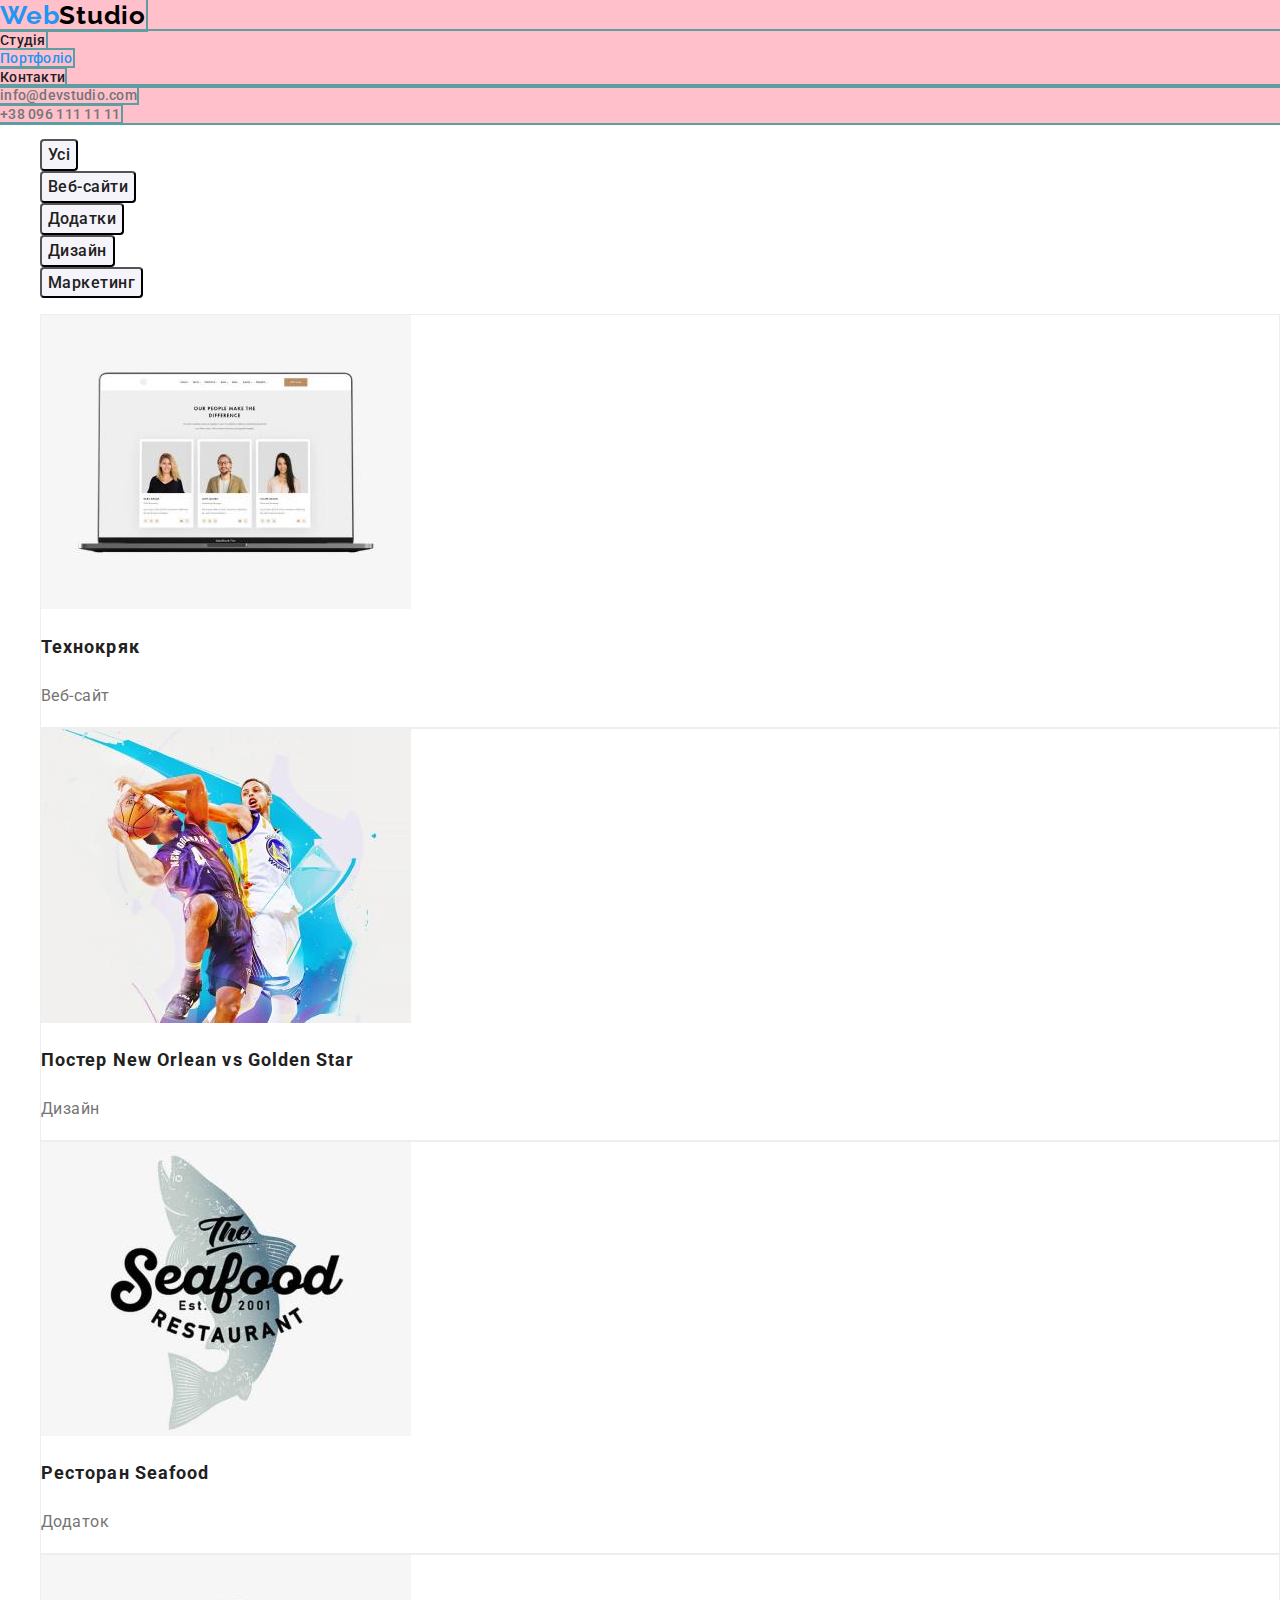
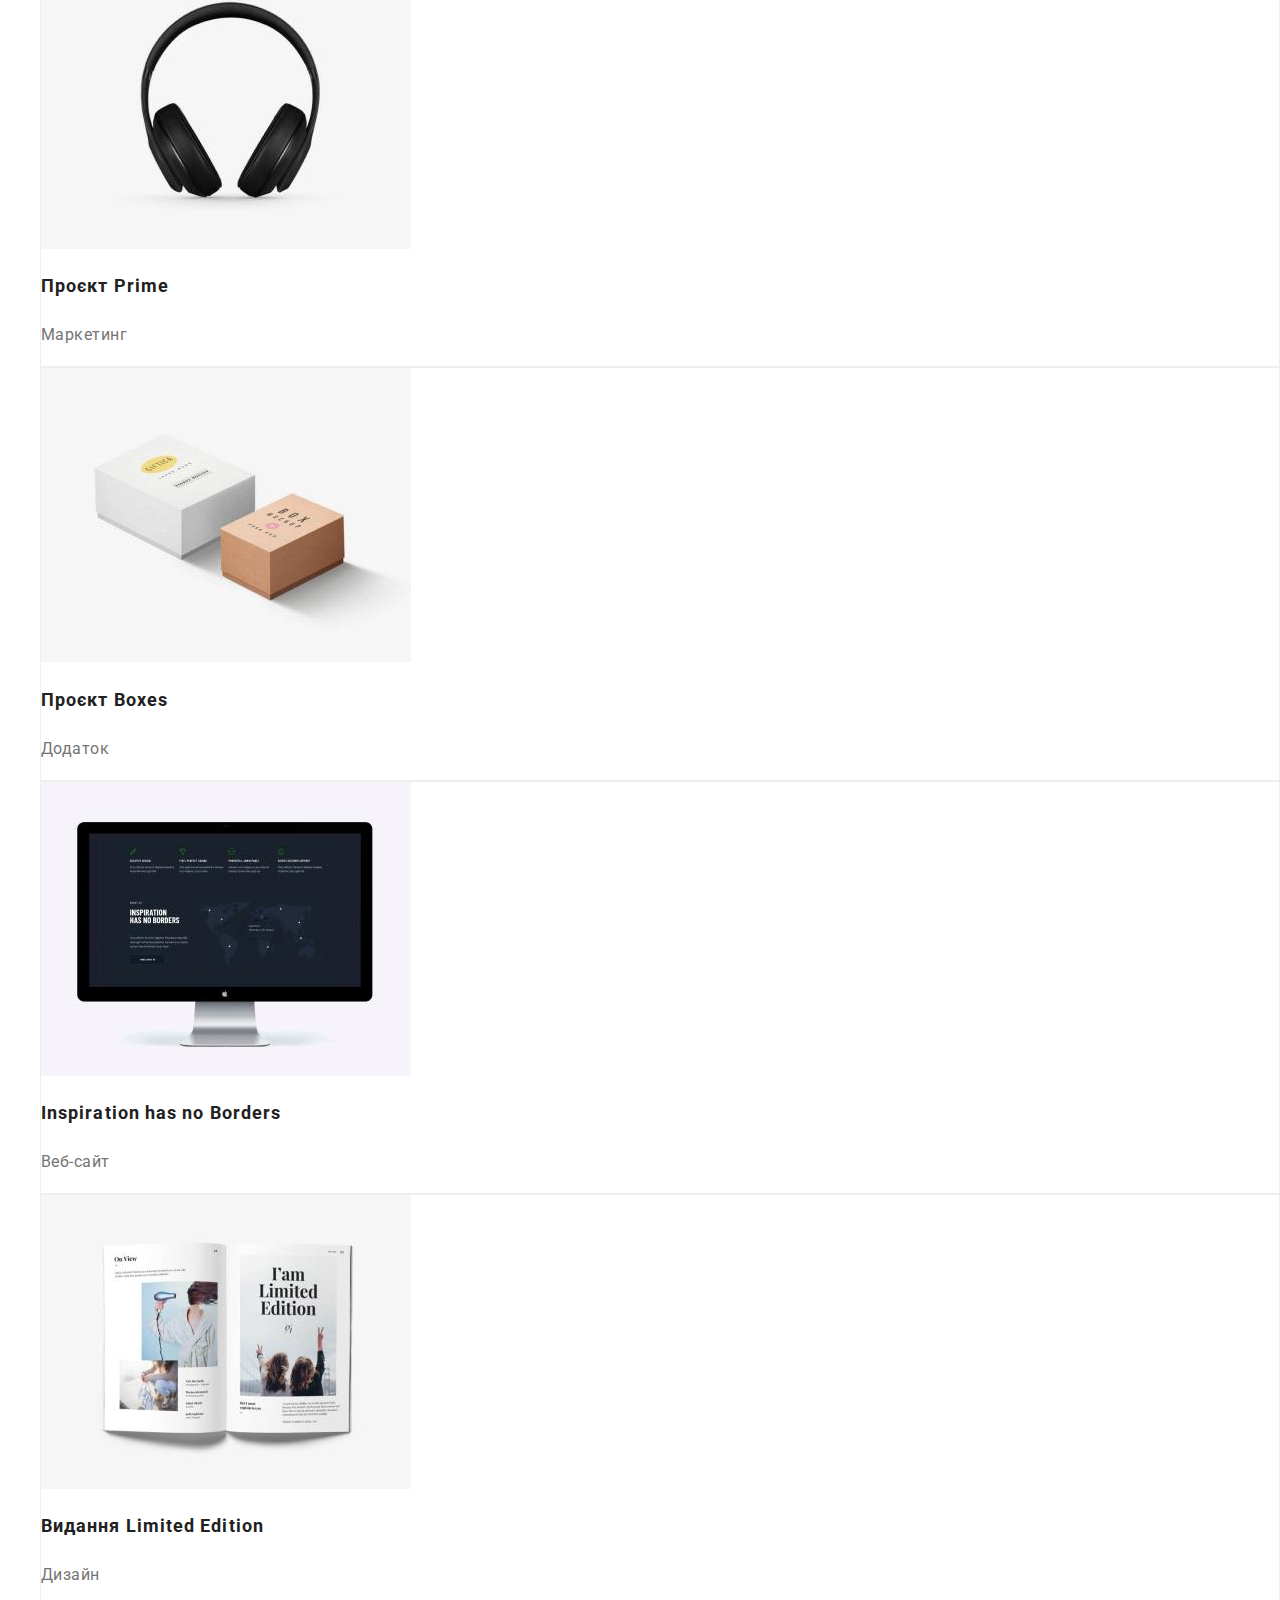
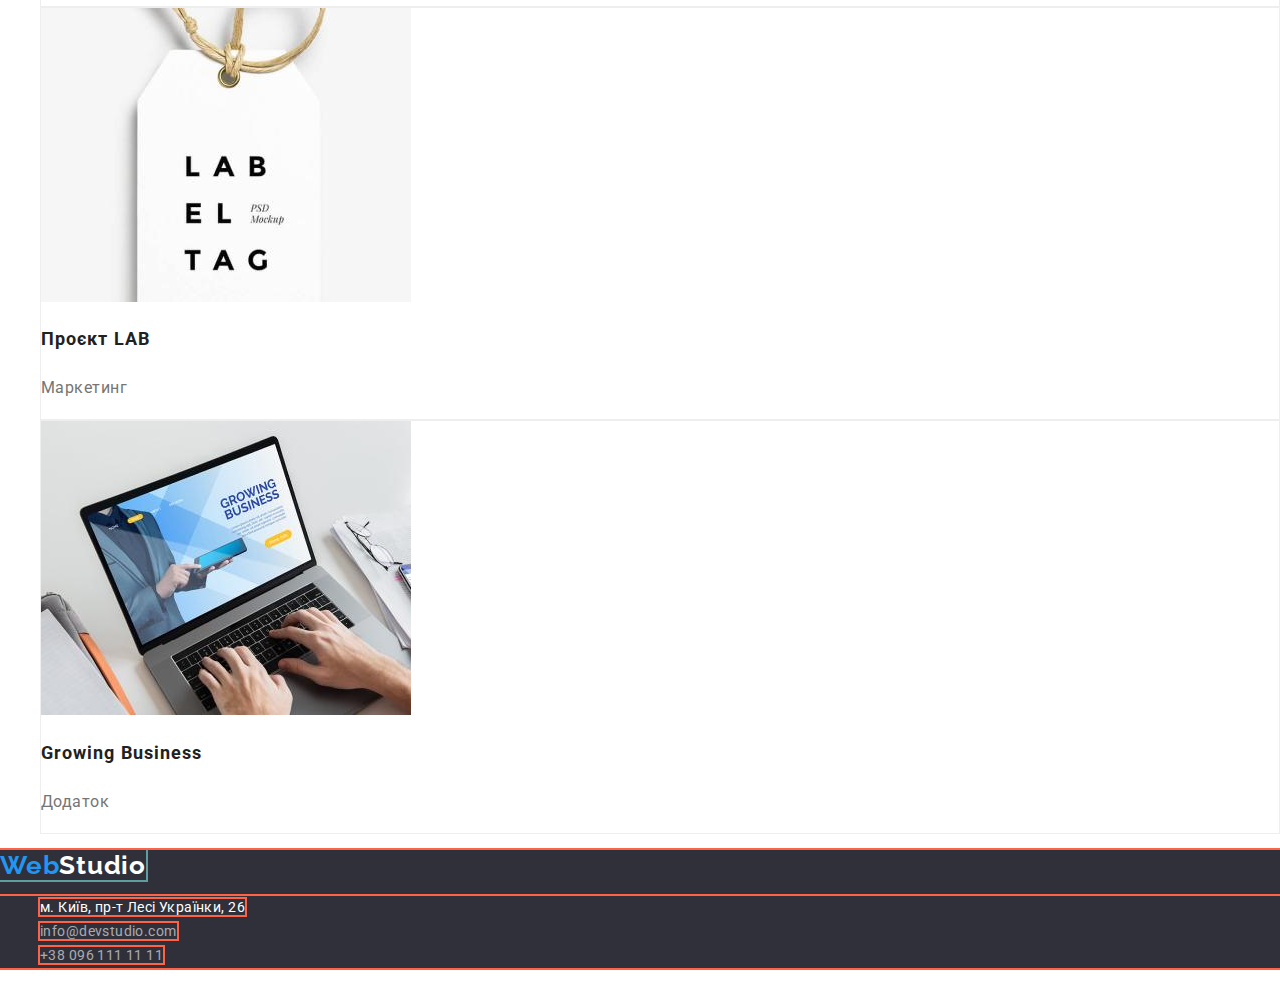
==== portfolio.html @ 204e4d99 "добавляє outline" ====
<!DOCTYPE html>
<html lang="uk">
<head>
    <meta charset="UTF-8">
    <meta http-equiv="X-UA-Compatible" content="IE=edge">
    <meta name="viewport" content="width=device-width, initial-scale=1.0">
    <link rel="preconnect" href="https://fonts.googleapis.com">
    <link rel="preconnect" href="https://fonts.gstatic.com" crossorigin>
    <link href="https://fonts.googleapis.com/css2?family=Raleway:wght@700&family=Roboto:wght@400;500;700;900&display=swap"
        rel="stylesheet">
        
    <title>Сайт-Студія</title>

    <link rel="stylesheet" href="https://cdnjs.cloudflare.com/ajax/libs/modern-normalize/1.1.0/modern-normalize.min.css">
    <link rel="stylesheet" href="./css/styles.css">
</head>
<body>
    <!--header-->
    <header class="page-header">
        <nav>
            <a class="logo" href="./index.html">
                Web<span class="logo-studio">Studio</span> 
            </a>
    
            <ul class="navigation">
                <li><a class="navigation-link" href="./index.html">Студія</a></li>
                <li><a class="navigation-link current" href="./portfolio.html">Портфоліо</a></li>
                <li><a class="navigation-link" href="">Контакти</a></li>
            </ul>
        </nav>
    
        <ul class="contact">
            <li><a class="contact-link" href="mailto:info@devstudio.com">info@devstudio.com</a></li>
            <li><a class="contact-link" href="tel:+380961111111">+38 096 111 11 11</a></li>
        </ul>
    
    </header>
    
    <!--main Портфоліо-->
    <main class="page-portfolio">
        <section class="project">
            <!--Скритий заголовок-->
            <h1 class="visually-hidden">Портфоліо</h1>
            <ul class="filter">
                <li>
                    <button class="filter-btn" type="button">Усі</button>
                </li>
                <li>
                    <button class="filter-btn" type="button">Веб-сайти</button>
                </li>
                <li>
                    <button class="filter-btn" type="button">Додатки</button>
                </li>
                <li>
                    <button class="filter-btn" type="button">Дизайн</button>
                </li>
                <li>
                    <button class="filter-btn" type="button">Маркетинг</button>
                </li>
            </ul>
        
            <ul class="project-list">
                <li class="project-container">
                    <a class="project-link" href="">
                        <img src="./images/web-technokr.jpg" alt="Вигляд сайту Технокряк" width="370" height="294">
                        <h2 class="project-list-title">Технокряк</h2>
                        <p class="project-list-descr">Веб-сайт</p>
                    </a>
                </li>
                <li class="project-container">
                    <a class="project-link" href="">
                        <img src="./images/des-basket.jpg" alt="Два баскетболіста з м'ячем" width="370" height="294">
                        <h2 class="project-list-title">Постер New Orlean vs Golden Star</h2>
                        <p class="project-list-descr">Дизайн</p>
                    </a>
                </li>
                <li class="project-container">
                    <a class="project-link" href="">
                        <img src="./images/add-seafood.jpg" alt="Логотип ресторану Seafood" width="370" height="294">
                        <h2 class="project-list-title">Ресторан Seafood</h2>
                        <p class="project-list-descr">Додаток</p>
                    </a>
                </li>
                <li class="project-container">
                    <a class="project-link" href="">
                        <img src="./images/mark-prime.jpg" alt="Великі навушники" width="370" height="294">
                        <h2 class="project-list-title">Проєкт Prime</h2>
                        <p class="project-list-descr">Маркетинг</p>
                    </a>
                </li>
                <li class="project-container">
                    <a class="project-link" href="">
                        <img src="./images/add-boxes.jpg" alt="Вигляд додатку Boxes" width="370" height="294">
                        <h2 class="project-list-title">Проєкт Boxes</h2>
                        <p class="project-list-descr">Додаток</p>
                    </a>
                </li>
                <li class="project-container">
                    <a class="project-link" href="">
                        <img src="./images/web-inspiration.jpg" alt="Монітор комп'ютера" width="370" height="294">
                        <h2 class="project-list-title">Inspiration has no Borders</h2>
                        <p class="project-list-descr">Веб-сайт</p>
                    </a>
                </li>
                <li class="project-container">
                    <a class="project-link" href="">
                        <img src="./images/des-limited.jpg" alt="Журнал Limited Edition" width="370" height="294">
                        <h2 class="project-list-title">Видання Limited Edition</h2>
                        <p class="project-list-descr">Дизайн</p>
                    </a>
                </li>
                <li class="project-container">
                    <a class="project-link" href="">
                        <img src="./images/mark-lab.jpg" alt="Логотип проєкту LAB" width="370" height="294">
                        <h2 class="project-list-title">Проєкт LAB</h2>
                        <p class="project-list-descr">Маркетинг</p>
                    </a>
                </li>
                <li class="project-container">
                    <a class="project-link" href="">
                        <img src="./images/add-business.jpg" alt="Ноутбук з додатком Growing Business" width="370" height="294">
                        <h2 class="project-list-title">Growing Business</h2>
                        <p class="project-list-descr">Додаток</p>
                    </a>
                </li>
            </ul>
        </section>

    </main>

    <!--footer-->
    <footer class="page-footer">
        <a class="logo" href="./index.html">
            Web<span class="logo-studio">Studio</span>
        </a>
        <address class="residence">
            <ul class="residence-contact">
                <li><a class="residence-descr" href="https://goo.gl/maps/CPtrU1FHBa2aNyZL9" target="_blank" 
                    rel="noopener noreferrer nofollow">м. Київ, пр-т Лесі Українки, 26</a> 
                </li>
                <li><a class="residence-link" href="mailto:info@devstudio.com">info@devstudio.com</a></li>
                <li><a class="residence-link" href="tel:+380961111111">+38 096 111 11 11</a></li>
            </ul>
        </address>
    </footer>

</body>
</html>
---- css/styles.css ----
:root {
    --primary-text-color: #757575;
    --secondary-text-color:#000000;
    --title-text-color: #212121;
    --accent-text-color:#FFFFFF;
    --link-text-color: rgba(255, 255, 255, 0.6);
    --primary-accent-color: #2196F3;
    --secondary-accent-color: #188CE8;
    --primary-background-color: #FFFFFF;
    --secondary-background-color: #F5F4FA;
    /* пізніше буде інший колір у hero, тому своя var*/
    --hero-background-color:#2F303A;
    --footer-background-color: #2F303A;
    --project-border-color: #EEEEEE;
}

body {
    color: var(--primary-text-color);
    background-color: var(--primary-background-color);
    font-family: Roboto, sans-serif;
}

.container {
    width: 1200px;
    margin: 0 auto;
    padding: 0 15px;
}

/* header */

.page-header {
    /* outline прибрати потім в кінці верстки */
    background-color: pink;
}

.logo {
    color: var(--primary-accent-color);
    font-family: 'Raleway';
    font-style: normal;
    font-weight: 700;
    font-size: 26px;
    line-height: 1.19;
    letter-spacing: 0.03em;
    text-decoration: none;

    /* outline прибрати потім в кінці верстки */
    outline: 2px solid cadetblue;
}

.logo-studio {
    color: var(--secondary-text-color);
}

.navigation, .contact {
    list-style: none;

    /* outline прибрати потім в кінці верстки */
    outline: 2px solid cadetblue;
    padding: 0;
    margin: 0;
}

.navigation-link {
    color: var(--title-text-color);
    font-weight: 500;
    font-size: 14px;
    line-height: 1.14;
    letter-spacing: 0.02em;
    text-decoration: none;

    /* outline прибрати потім в кінці верстки */
    outline: 2px solid cadetblue;
}

.navigation-link:hover, .navigation-link:focus {
    color: var(--primary-accent-color);
}

.navigation-link.current {
    color: var(--primary-accent-color);
}

.contact-link {
    color: var(--primary-text-color);
    font-weight: 500;
    font-size: 14px;
    line-height: 1.14;
    letter-spacing: 0.02em;
    text-decoration: none;

    /* outline прибрати потім в кінці верстки */
    outline: 2px solid cadetblue;
}

.contact-link:hover, .contact-link:focus {
    color: var(--primary-accent-color);
}


/* main Студія */

.hero {
    background-color: var(--hero-background-color);
    text-align: center;

    /* outline прибрати потім в кінці верстки */
    outline: 2px solid tomato;
}

.hero-title {
    color: var(--accent-text-color);
    font-weight: 900;
    font-size: 44px;
    line-height: 1.36;
    letter-spacing: 0.06em;
    text-transform: uppercase;

    /* outline прибрати потім в кінці верстки */
    outline: 2px solid tomato;
    margin: 0;
    margin-bottom: 30px;
}

.hero-btn {
    color: var(--accent-text-color);
    background-color: var(--primary-accent-color);
    cursor: pointer;
    box-shadow: 0px 4px 4px rgba(0, 0, 0, 0.15);
    border-radius: 4px;
    font-weight: 700;
    font-size: 16px;
    line-height: 1.87;
    letter-spacing: 0.06em;
    font-family: inherit;

    /* outline прибрати потім в кінці верстки */
    outline: 2px solid tomato;
    min-width: 216px;
    padding: 10px 32px;
}

.hero-btn:hover, .hero-btn:focus {
    background-color: var(--secondary-accent-color);
}

.advantage {
    /* outline прибрати потім в кінці верстки */
    outline: 2px solid tomato;
    background-color: pink;
}
    
.visually-hidden {
    position: absolute;
    white-space: nowrap;
    width: 1px;
    height: 1px;
    overflow: hidden;
    border: 0;
    padding: 0;
    clip: rect(0 0 0 0);
    clip-path: inset(50%);
    margin: -1px;
}

.advantage-list {
    list-style: none;

    /* outline прибрати потім в кінці верстки */
    outline: 2px solid tomato;
}

.advantage-list-title {
    color: var(--title-text-color);
    font-weight: 700;
    font-size: 14px;
    line-height: 1.14;
    letter-spacing: 0.03em;
    text-transform: uppercase;

    /* outline прибрати потім в кінці верстки */
    outline: 2px solid tomato;
}

.advantage-list-descr {
    font-size: 14px;
    line-height: 1.71;
    letter-spacing: 0.03em;

    /* outline прибрати потім в кінці верстки */
    outline: 2px solid tomato;
}

.work {
    /* outline прибрати потім в кінці верстки */
    outline: 2px solid tomato;
    background-color: antiquewhite;
}
    
.work-title {
    color: var(--title-text-color);
    font-weight: 700;
    font-size: 36px;
    line-height: 1.16;
    letter-spacing: 0.03em;

    /* outline прибрати потім в кінці верстки */
    outline: 2px solid tomato;
}

.work-list, .team-list {
    list-style: none;

    /* outline прибрати потім в кінці верстки */
    outline: 2px solid tomato;
}

.team {
    background-color: var(--secondary-background-color);
    /* outline прибрати потім в кінці верстки */
    outline: 2px solid tomato;
}

.team-title {
    color: var(--title-text-color);
    font-weight: 700;
    font-size: 36px;
    line-height: 1.16;
    letter-spacing: 0.03em;

    /* outline прибрати потім в кінці верстки */
    outline: 2px solid tomato;
}
 
.team-item {
    background-color: var(--primary-background-color);
    box-shadow: 0px 1px 3px rgba(0, 0, 0, 0.12), 0px 1px 1px rgba(0, 0, 0, 0.14), 0px 2px 1px rgba(0, 0, 0, 0.2);
    border-radius: 0px 0px 4px 4px;

    /* outline прибрати потім в кінці верстки */
    outline: 2px solid tomato;
}

.team-list-title {
    color: var(--title-text-color);
    font-weight: 500;
    font-size: 16px;
    line-height: 1.18;
    letter-spacing: 0.03em;

    /* outline прибрати потім в кінці верстки */
    outline: 2px solid tomato;
}

.team-list-descr {
    font-size: 16px;
    line-height: 1.18;
    letter-spacing: 0.03em;

    /* outline прибрати потім в кінці верстки */
    outline: 2px solid tomato;
}


/* main Портфоліо */

.filter {
    list-style: none;
}

.filter-btn {
    color: var(--title-text-color);
    background-color: var(--secondary-background-color);
    border-radius: 4px;
    font-weight: 500;
    font-size: 16px;
    line-height: 1.62;
    letter-spacing: 0.03em;
    cursor: pointer;
    font-family: inherit;
}

.filter-btn:hover, .filter-btn:focus {
    color: var(--accent-text-color);
    background-color: var(--primary-accent-color);
    border-color: var(--primary-accent-color);
}
    
.project-list {
    list-style: none;
}

.project-container {
    border: 1px solid var(--project-border-color);
}

.project-link {
    text-decoration: none;
}

.project-list-title {
    color: var(--title-text-color);
    font-weight: 700;
    font-size: 18px;
    line-height: 2;
    letter-spacing: 0.06em;
}

.project-list-descr {
    color: var(--primary-text-color);
    font-size: 16px;
    line-height: 1.87;
    letter-spacing: 0.03em;
}


/* footer */

.page-footer {
    background-color: var(--footer-background-color);

    /* outline прибрати потім в кінці верстки */
    outline: 2px solid tomato;
}

.page-footer .logo-studio {
    color: var(--accent-text-color);
}

.residence {
    font-style: normal;

    /* outline прибрати потім в кінці верстки */
    outline: 2px solid tomato;
}

.residence-contact {
    list-style: none;

    /* outline прибрати потім в кінці верстки */
    outline: 2px solid tomato;
}

.residence-descr {
    color: var(--accent-text-color);
    font-size: 14px;
    line-height: 1.71;
    letter-spacing: 0.03em;
    text-decoration: none;

    /* outline прибрати потім в кінці верстки */
    outline: 2px solid tomato;
}

.residence-link {
    color: var(--link-text-color);
    font-size: 14px;
    line-height: 1.71;
    letter-spacing: 0.03em;
    text-decoration: none;   

    /* outline прибрати потім в кінці верстки */
    outline: 2px solid tomato;
}


.residence-descr:hover, .residence-descr:focus, 
.residence-link:hover, .residence-link:focus {
    color: var(--primary-accent-color);
}
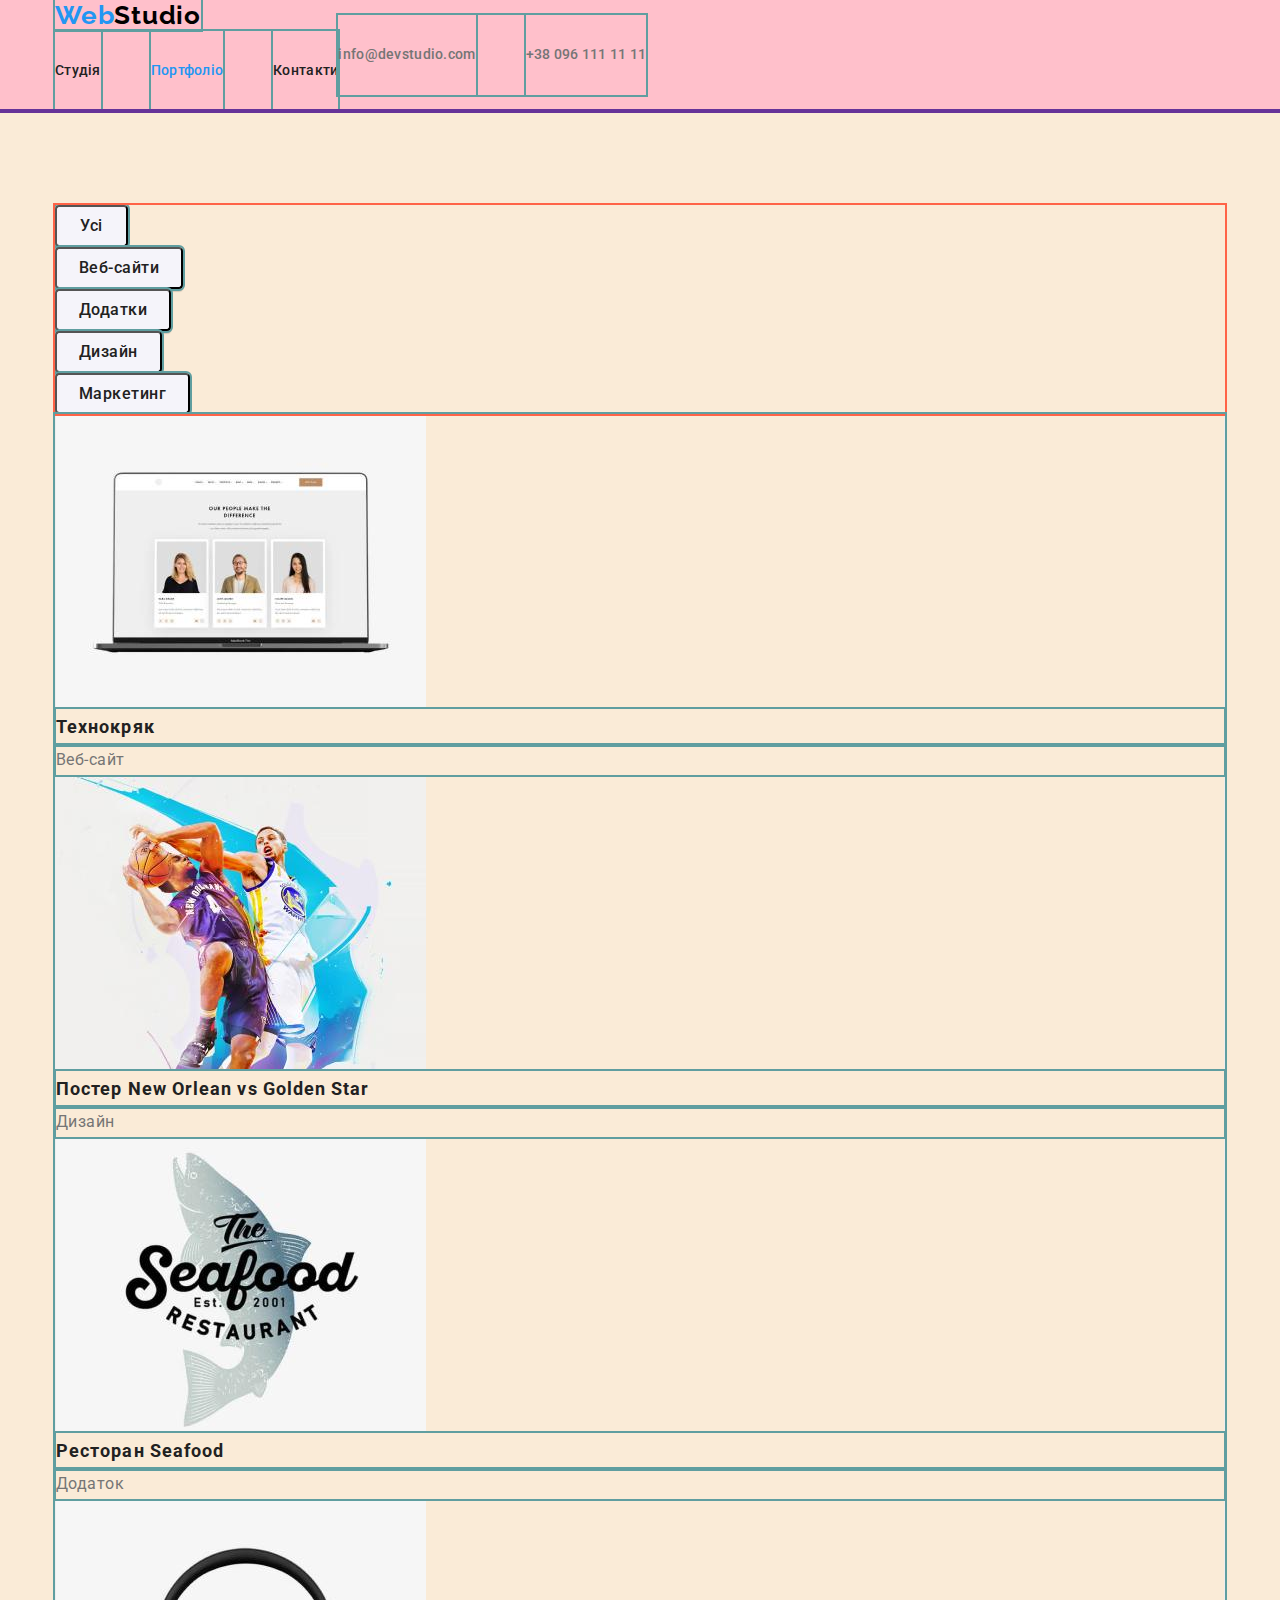
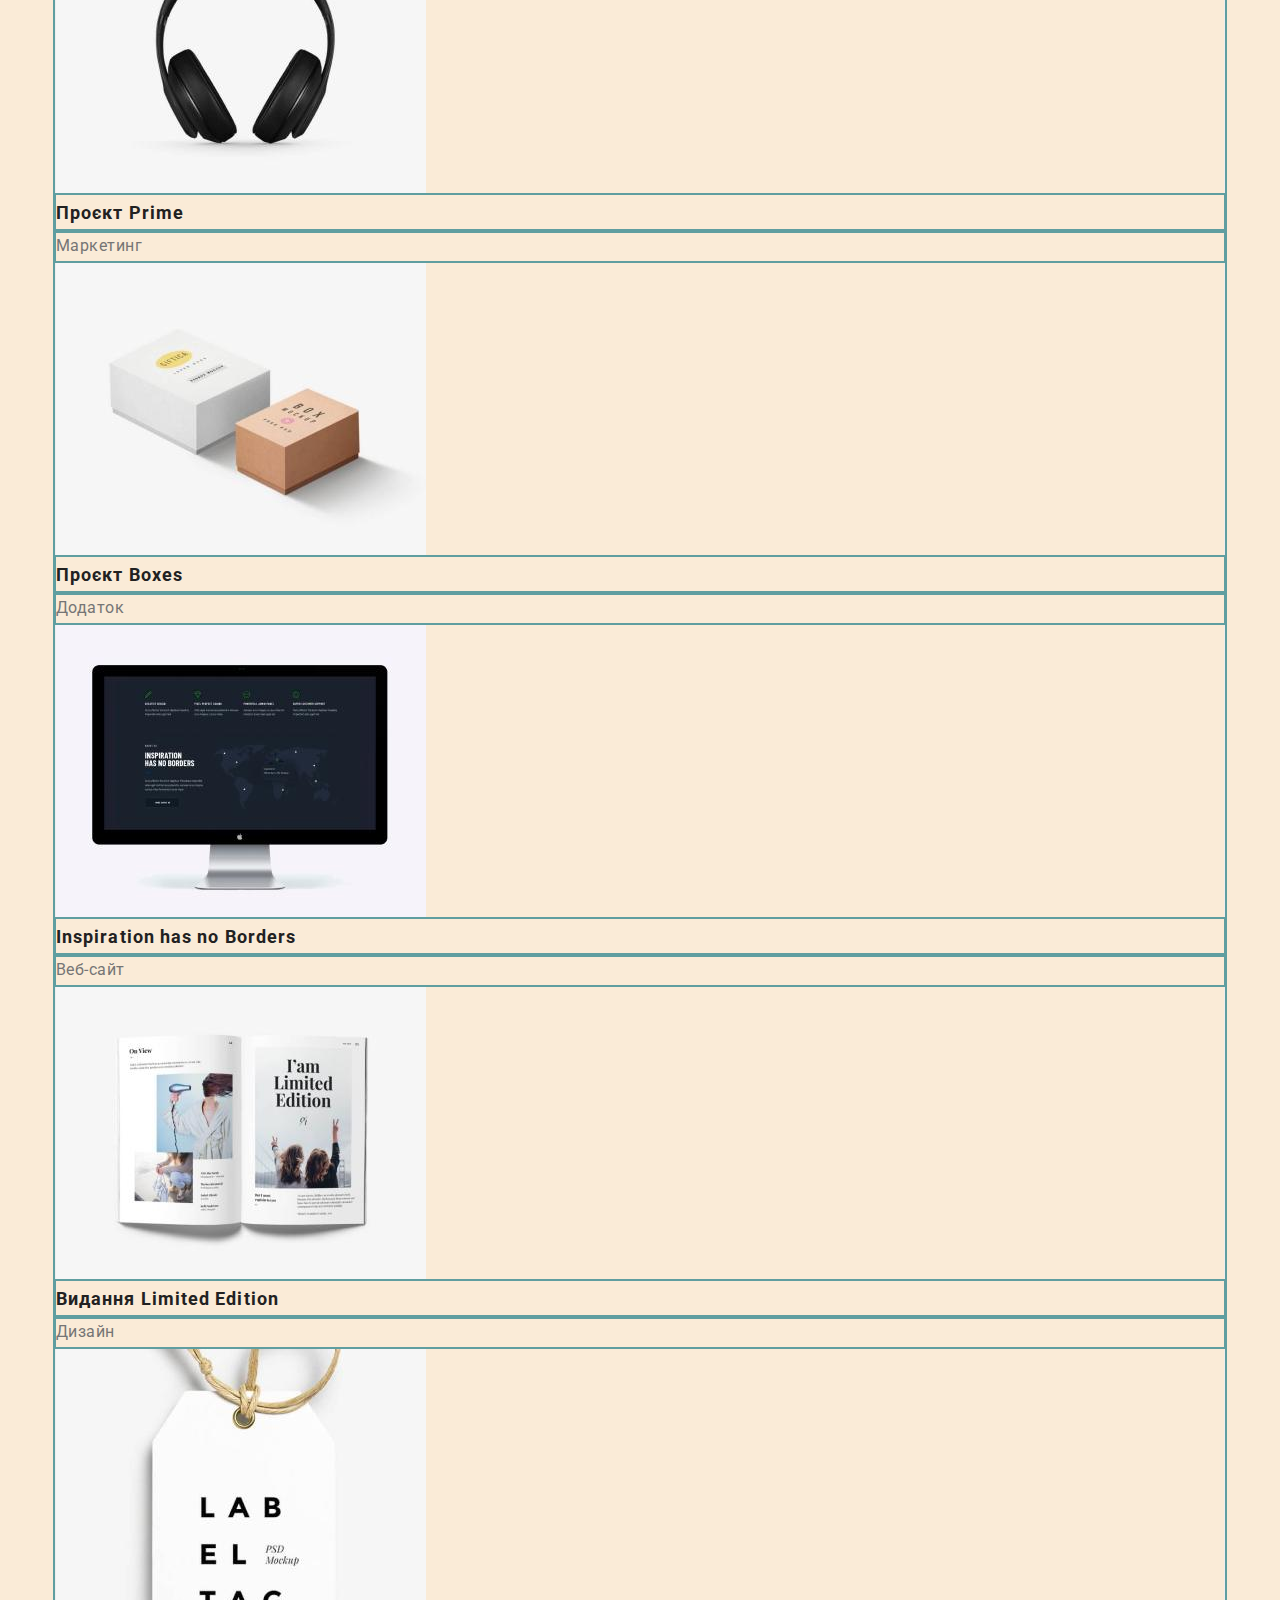
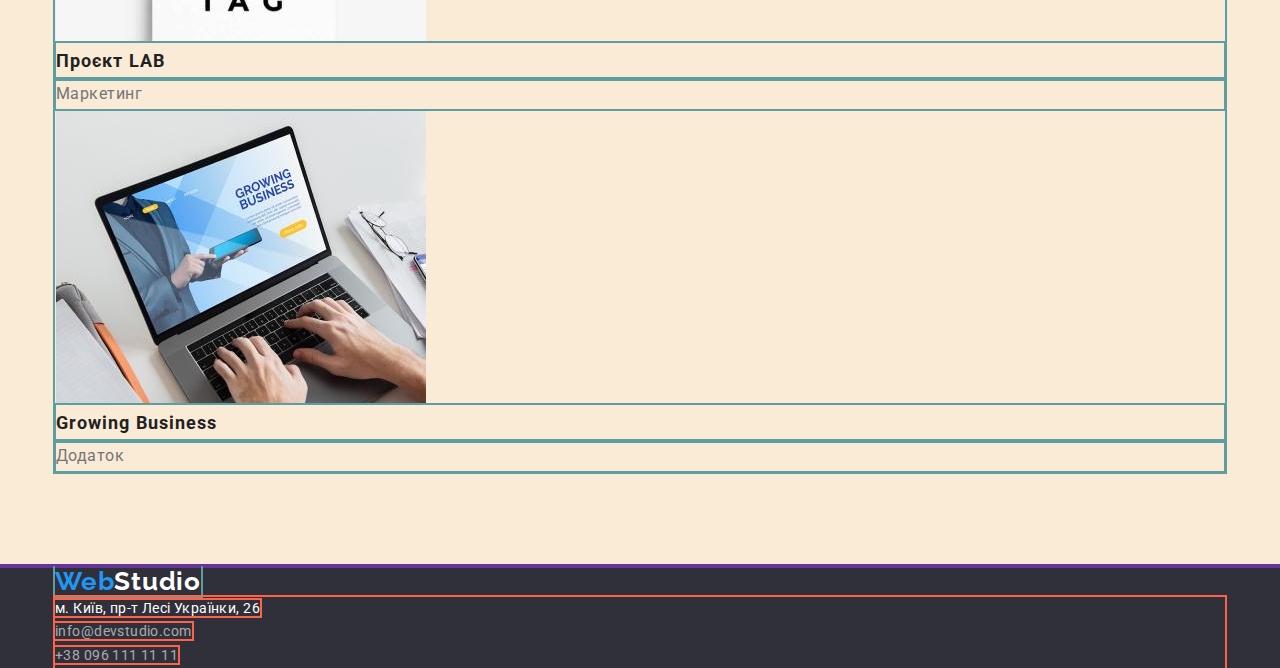
==== commit 8762acb7: "вирівнює header" ====
--- a/portfolio.html
+++ b/portfolio.html
@@ -15,133 +15,143 @@
     <link rel="stylesheet" href="./css/styles.css">
 </head>
 <body>
+
     <!--header-->
     <header class="page-header">
-        <nav>
-            <a class="logo" href="./index.html">
-                Web<span class="logo-studio">Studio</span> 
-            </a>
+        <div class="container main-nav">
+            <nav>
+                <a class="logo" href="./index.html">
+                    Web<span class="logo-studio">Studio</span>
+                </a>
     
-            <ul class="navigation">
-                <li><a class="navigation-link" href="./index.html">Студія</a></li>
-                <li><a class="navigation-link current" href="./portfolio.html">Портфоліо</a></li>
-                <li><a class="navigation-link" href="">Контакти</a></li>
+                <ul class="navigation">
+                    <li class="item"><a class="navigation-link" href="./index.html">Студія</a></li>
+                    <li class="item"><a class="navigation-link current" href="./portfolio.html">Портфоліо</a></li>
+                    <li class="item"><a class="navigation-link" href="">Контакти</a></li>
+                </ul>
+            </nav>
+    
+            <ul class="contact">
+                <li class="item"><a class="contact-link" href="mailto:info@devstudio.com">info@devstudio.com</a></li>
+                <li class="item"><a class="contact-link" href="tel:+380961111111">+38 096 111 11 11</a></li>
             </ul>
-        </nav>
-    
-        <ul class="contact">
-            <li><a class="contact-link" href="mailto:info@devstudio.com">info@devstudio.com</a></li>
-            <li><a class="contact-link" href="tel:+380961111111">+38 096 111 11 11</a></li>
-        </ul>
-    
+        </div>
     </header>
     
     <!--main Портфоліо-->
     <main class="page-portfolio">
         <section class="project">
-            <!--Скритий заголовок-->
-            <h1 class="visually-hidden">Портфоліо</h1>
-            <ul class="filter">
-                <li>
-                    <button class="filter-btn" type="button">Усі</button>
-                </li>
-                <li>
-                    <button class="filter-btn" type="button">Веб-сайти</button>
-                </li>
-                <li>
-                    <button class="filter-btn" type="button">Додатки</button>
-                </li>
-                <li>
-                    <button class="filter-btn" type="button">Дизайн</button>
-                </li>
-                <li>
-                    <button class="filter-btn" type="button">Маркетинг</button>
-                </li>
-            </ul>
+
+            <div class="container">
+                <!--Скритий заголовок-->
+                <h1 class="visually-hidden">Портфоліо</h1>
+                <ul class="filter">
+                    <li>
+                        <button class="filter-btn" type="button">Усі</button>
+                    </li>
+                    <li>
+                        <button class="filter-btn" type="button">Веб-сайти</button>
+                    </li>
+                    <li>
+                        <button class="filter-btn" type="button">Додатки</button>
+                    </li>
+                    <li>
+                        <button class="filter-btn" type="button">Дизайн</button>
+                    </li>
+                    <li>
+                        <button class="filter-btn" type="button">Маркетинг</button>
+                    </li>
+                </ul>
+            
         
-            <ul class="project-list">
-                <li class="project-container">
-                    <a class="project-link" href="">
-                        <img src="./images/web-technokr.jpg" alt="Вигляд сайту Технокряк" width="370" height="294">
-                        <h2 class="project-list-title">Технокряк</h2>
-                        <p class="project-list-descr">Веб-сайт</p>
-                    </a>
-                </li>
-                <li class="project-container">
-                    <a class="project-link" href="">
-                        <img src="./images/des-basket.jpg" alt="Два баскетболіста з м'ячем" width="370" height="294">
-                        <h2 class="project-list-title">Постер New Orlean vs Golden Star</h2>
-                        <p class="project-list-descr">Дизайн</p>
-                    </a>
-                </li>
-                <li class="project-container">
-                    <a class="project-link" href="">
-                        <img src="./images/add-seafood.jpg" alt="Логотип ресторану Seafood" width="370" height="294">
-                        <h2 class="project-list-title">Ресторан Seafood</h2>
-                        <p class="project-list-descr">Додаток</p>
-                    </a>
-                </li>
-                <li class="project-container">
-                    <a class="project-link" href="">
-                        <img src="./images/mark-prime.jpg" alt="Великі навушники" width="370" height="294">
-                        <h2 class="project-list-title">Проєкт Prime</h2>
-                        <p class="project-list-descr">Маркетинг</p>
-                    </a>
-                </li>
-                <li class="project-container">
-                    <a class="project-link" href="">
-                        <img src="./images/add-boxes.jpg" alt="Вигляд додатку Boxes" width="370" height="294">
-                        <h2 class="project-list-title">Проєкт Boxes</h2>
-                        <p class="project-list-descr">Додаток</p>
-                    </a>
-                </li>
-                <li class="project-container">
-                    <a class="project-link" href="">
-                        <img src="./images/web-inspiration.jpg" alt="Монітор комп'ютера" width="370" height="294">
-                        <h2 class="project-list-title">Inspiration has no Borders</h2>
-                        <p class="project-list-descr">Веб-сайт</p>
-                    </a>
-                </li>
-                <li class="project-container">
-                    <a class="project-link" href="">
-                        <img src="./images/des-limited.jpg" alt="Журнал Limited Edition" width="370" height="294">
-                        <h2 class="project-list-title">Видання Limited Edition</h2>
-                        <p class="project-list-descr">Дизайн</p>
-                    </a>
-                </li>
-                <li class="project-container">
-                    <a class="project-link" href="">
-                        <img src="./images/mark-lab.jpg" alt="Логотип проєкту LAB" width="370" height="294">
-                        <h2 class="project-list-title">Проєкт LAB</h2>
-                        <p class="project-list-descr">Маркетинг</p>
-                    </a>
-                </li>
-                <li class="project-container">
-                    <a class="project-link" href="">
-                        <img src="./images/add-business.jpg" alt="Ноутбук з додатком Growing Business" width="370" height="294">
-                        <h2 class="project-list-title">Growing Business</h2>
-                        <p class="project-list-descr">Додаток</p>
-                    </a>
-                </li>
-            </ul>
+                <ul class="project-list">
+                    <li class="project-container">
+                        <a class="project-link" href="">
+                            <img src="./images/web-technokr.jpg" alt="Вигляд сайту Технокряк" width="370" height="294">
+                            <h2 class="project-list-title">Технокряк</h2>
+                            <p class="project-list-descr">Веб-сайт</p>
+                        </a>
+                    </li>
+                    <li class="project-container">
+                        <a class="project-link" href="">
+                            <img src="./images/des-basket.jpg" alt="Два баскетболіста з м'ячем" width="370" height="294">
+                            <h2 class="project-list-title">Постер New Orlean vs Golden Star</h2>
+                            <p class="project-list-descr">Дизайн</p>
+                        </a>
+                    </li>
+                    <li class="project-container">
+                        <a class="project-link" href="">
+                            <img src="./images/add-seafood.jpg" alt="Логотип ресторану Seafood" width="370" height="294">
+                            <h2 class="project-list-title">Ресторан Seafood</h2>
+                            <p class="project-list-descr">Додаток</p>
+                        </a>
+                    </li>
+                    <li class="project-container">
+                        <a class="project-link" href="">
+                            <img src="./images/mark-prime.jpg" alt="Великі навушники" width="370" height="294">
+                            <h2 class="project-list-title">Проєкт Prime</h2>
+                            <p class="project-list-descr">Маркетинг</p>
+                        </a>
+                    </li>
+                    <li class="project-container">
+                        <a class="project-link" href="">
+                            <img src="./images/add-boxes.jpg" alt="Вигляд додатку Boxes" width="370" height="294">
+                            <h2 class="project-list-title">Проєкт Boxes</h2>
+                            <p class="project-list-descr">Додаток</p>
+                        </a>
+                    </li>
+                    <li class="project-container">
+                        <a class="project-link" href="">
+                            <img src="./images/web-inspiration.jpg" alt="Монітор комп'ютера" width="370" height="294">
+                            <h2 class="project-list-title">Inspiration has no Borders</h2>
+                            <p class="project-list-descr">Веб-сайт</p>
+                        </a>
+                    </li>
+                    <li class="project-container">
+                        <a class="project-link" href="">
+                            <img src="./images/des-limited.jpg" alt="Журнал Limited Edition" width="370" height="294">
+                            <h2 class="project-list-title">Видання Limited Edition</h2>
+                            <p class="project-list-descr">Дизайн</p>
+                        </a>
+                    </li>
+                    <li class="project-container">
+                        <a class="project-link" href="">
+                            <img src="./images/mark-lab.jpg" alt="Логотип проєкту LAB" width="370" height="294">
+                            <h2 class="project-list-title">Проєкт LAB</h2>
+                            <p class="project-list-descr">Маркетинг</p>
+                        </a>
+                    </li>
+                    <li class="project-container">
+                        <a class="project-link" href="">
+                            <img src="./images/add-business.jpg" alt="Ноутбук з додатком Growing Business" width="370" height="294">
+                            <h2 class="project-list-title">Growing Business</h2>
+                            <p class="project-list-descr">Додаток</p>
+                        </a>
+                    </li>
+                </ul>
+
+            </div>
         </section>
 
     </main>
 
     <!--footer-->
     <footer class="page-footer">
-        <a class="logo" href="./index.html">
-            Web<span class="logo-studio">Studio</span>
-        </a>
-        <address class="residence">
-            <ul class="residence-contact">
-                <li><a class="residence-descr" href="https://goo.gl/maps/CPtrU1FHBa2aNyZL9" target="_blank" 
-                    rel="noopener noreferrer nofollow">м. Київ, пр-т Лесі Українки, 26</a> 
-                </li>
-                <li><a class="residence-link" href="mailto:info@devstudio.com">info@devstudio.com</a></li>
-                <li><a class="residence-link" href="tel:+380961111111">+38 096 111 11 11</a></li>
-            </ul>
-        </address>
+        <div class="container">
+    
+            <a class="logo" href="./index.html">
+                Web<span class="logo-studio">Studio</span>
+            </a>
+            <address class="residence">
+                <ul class="residence-contact">
+                    <li><a class="residence-descr" href="https://goo.gl/maps/CPtrU1FHBa2aNyZL9" target="_blank"
+                            rel="noopener noreferrer nofollow">м. Київ, пр-т Лесі Українки, 26</a>
+                    </li>
+                    <li><a class="residence-link" href="mailto:info@devstudio.com">info@devstudio.com</a></li>
+                    <li><a class="residence-link" href="tel:+380961111111">+38 096 111 11 11</a></li>
+                </ul>
+            </address>
+        </div>
     </footer>
 
 </body>
--- a/css/styles.css
+++ b/css/styles.css
@@ -20,6 +20,16 @@
     font-family: Roboto, sans-serif;
 }
 
+/* Глобальне скидання стилів по тегам*/
+h1, h2, h3, p, ul {
+    padding: 0;
+    margin: 0;
+}
+
+img {
+    display: block;
+}
+
 .container {
     width: 1200px;
     margin: 0 auto;
@@ -31,6 +41,22 @@
 .page-header {
     /* outline прибрати потім в кінці верстки */
     background-color: pink;
+    outline: 2px solid rebeccapurple;
+}
+
+.main-nav {
+    display: flex;
+    align-items: center;
+}
+
+.bloc-nav {
+    display: flex;
+}
+
+.bloc-nav .logo {
+    display: block;
+    padding-top: 24px;
+    padding-bottom: 25px;
 }
 
 .logo {
@@ -56,8 +82,11 @@
 
     /* outline прибрати потім в кінці верстки */
     outline: 2px solid cadetblue;
-    padding: 0;
-    margin: 0;
+    display: flex;
+}
+
+.navigation .item + .item {
+    margin-left: 50px;
 }
 
 .navigation-link {
@@ -70,6 +99,9 @@
 
     /* outline прибрати потім в кінці верстки */
     outline: 2px solid cadetblue;
+    display: block;
+    padding-top: 32px;
+    padding-bottom: 32px;
 }
 
 .navigation-link:hover, .navigation-link:focus {
@@ -80,6 +112,10 @@
     color: var(--primary-accent-color);
 }
 
+.contact .item + .item {
+    margin-left: 50px;
+}
+    
 .contact-link {
     color: var(--primary-text-color);
     font-weight: 500;
@@ -90,6 +126,9 @@
 
     /* outline прибрати потім в кінці верстки */
     outline: 2px solid cadetblue;
+    display: block;
+    padding-top: 32px;
+    padding-bottom: 32px;
 }
 
 .contact-link:hover, .contact-link:focus {
@@ -104,7 +143,8 @@
     text-align: center;
 
     /* outline прибрати потім в кінці верстки */
-    outline: 2px solid tomato;
+    outline: 2px solid rebeccapurple;
+    padding: 200px 0;
 }
 
 .hero-title {
@@ -117,7 +157,8 @@
 
     /* outline прибрати потім в кінці верстки */
     outline: 2px solid tomato;
-    margin: 0;
+    width: 696px;
+    margin: 0 auto;
     margin-bottom: 30px;
 }
 
@@ -145,8 +186,11 @@
 
 .advantage {
     /* outline прибрати потім в кінці верстки */
-    outline: 2px solid tomato;
+    outline: 2px solid rebeccapurple;
     background-color: pink;
+
+    padding-top: 94px;
+    padding-bottom: 94px;
 }
     
 .visually-hidden {
@@ -192,8 +236,11 @@
 
 .work {
     /* outline прибрати потім в кінці верстки */
-    outline: 2px solid tomato;
+    outline: 2px solid rebeccapurple;
     background-color: antiquewhite;
+
+    padding-top: 94px;
+    padding-bottom: 94px;
 }
     
 .work-title {
@@ -217,7 +264,10 @@
 .team {
     background-color: var(--secondary-background-color);
     /* outline прибрати потім в кінці верстки */
-    outline: 2px solid tomato;
+    outline: 2px solid rebeccapurple;
+
+    padding-top: 94px;
+    padding-bottom: 94px;
 }
 
 .team-title {
@@ -233,7 +283,9 @@
  
 .team-item {
     background-color: var(--primary-background-color);
-    box-shadow: 0px 1px 3px rgba(0, 0, 0, 0.12), 0px 1px 1px rgba(0, 0, 0, 0.14), 0px 2px 1px rgba(0, 0, 0, 0.2);
+    box-shadow: 0px 1px 3px rgba(0, 0, 0, 0.12), 
+    0px 1px 1px rgba(0, 0, 0, 0.14), 
+    0px 2px 1px rgba(0, 0, 0, 0.2);
     border-radius: 0px 0px 4px 4px;
 
     /* outline прибрати потім в кінці верстки */
@@ -265,6 +317,9 @@
 
 .filter {
     list-style: none;
+
+    /* outline прибрати потім в кінці верстки */
+    outline: 2px solid tomato;
 }
 
 .filter-btn {
@@ -277,16 +332,37 @@
     letter-spacing: 0.03em;
     cursor: pointer;
     font-family: inherit;
+
+    /* outline прибрати потім в кінці верстки */
+    outline: 2px solid cadetblue;
+    box-shadow: 0px 3px 1px rgba(0, 0, 0, 0.1), 
+    0px 1px 2px rgba(0, 0, 0, 0.08), 
+    0px 2px 2px rgba(0, 0, 0, 0.12);
+    min-width: 73px;
+    padding: 6px 22px;
 }
 
 .filter-btn:hover, .filter-btn:focus {
     color: var(--accent-text-color);
     background-color: var(--primary-accent-color);
-    border-color: var(--primary-accent-color);
+    border-color: transparent;
+    /* border-color: var(--primary-accent-color); */
 }
     
+.project {
+    /* outline прибрати потім в кінці верстки */
+    outline: 2px solid rebeccapurple;
+    background-color: antiquewhite;
+
+    padding-top: 94px;
+    padding-bottom: 94px;
+}
+ 
 .project-list {
     list-style: none;
+
+    /* outline прибрати потім в кінці верстки */
+    outline: 2px solid cadetblue;
 }
 
 .project-container {
@@ -295,6 +371,9 @@
 
 .project-link {
     text-decoration: none;
+
+    /* outline прибрати потім в кінці верстки */
+    outline: 2px solid cadetblue;
 }
 
 .project-list-title {
@@ -303,6 +382,9 @@
     font-size: 18px;
     line-height: 2;
     letter-spacing: 0.06em;
+
+    /* outline прибрати потім в кінці верстки */
+    outline: 2px solid cadetblue;
 }
 
 .project-list-descr {
@@ -310,6 +392,9 @@
     font-size: 16px;
     line-height: 1.87;
     letter-spacing: 0.03em;
+
+    /* outline прибрати потім в кінці верстки */
+     outline: 2px solid cadetblue;
 }
 
 
@@ -319,7 +404,7 @@
     background-color: var(--footer-background-color);
 
     /* outline прибрати потім в кінці верстки */
-    outline: 2px solid tomato;
+    outline: 2px solid rebeccapurple;
 }
 
 .page-footer .logo-studio {
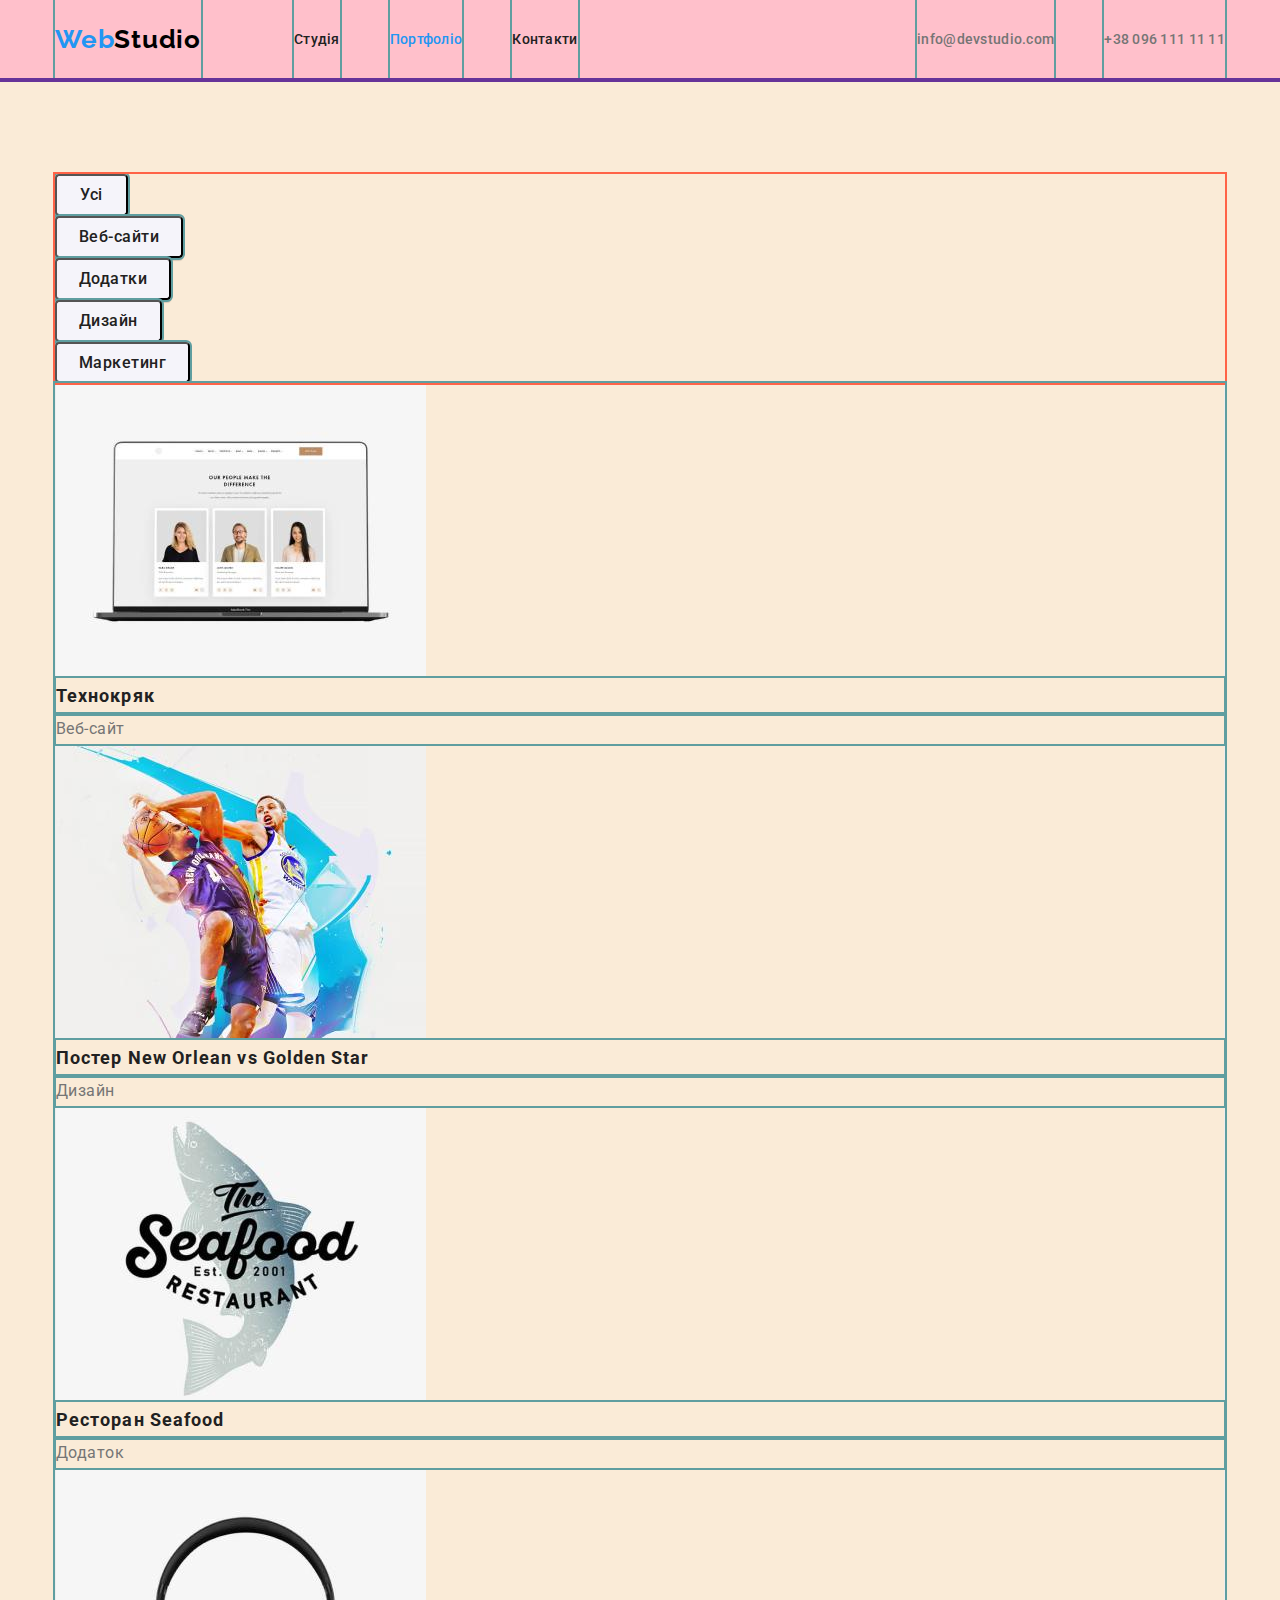
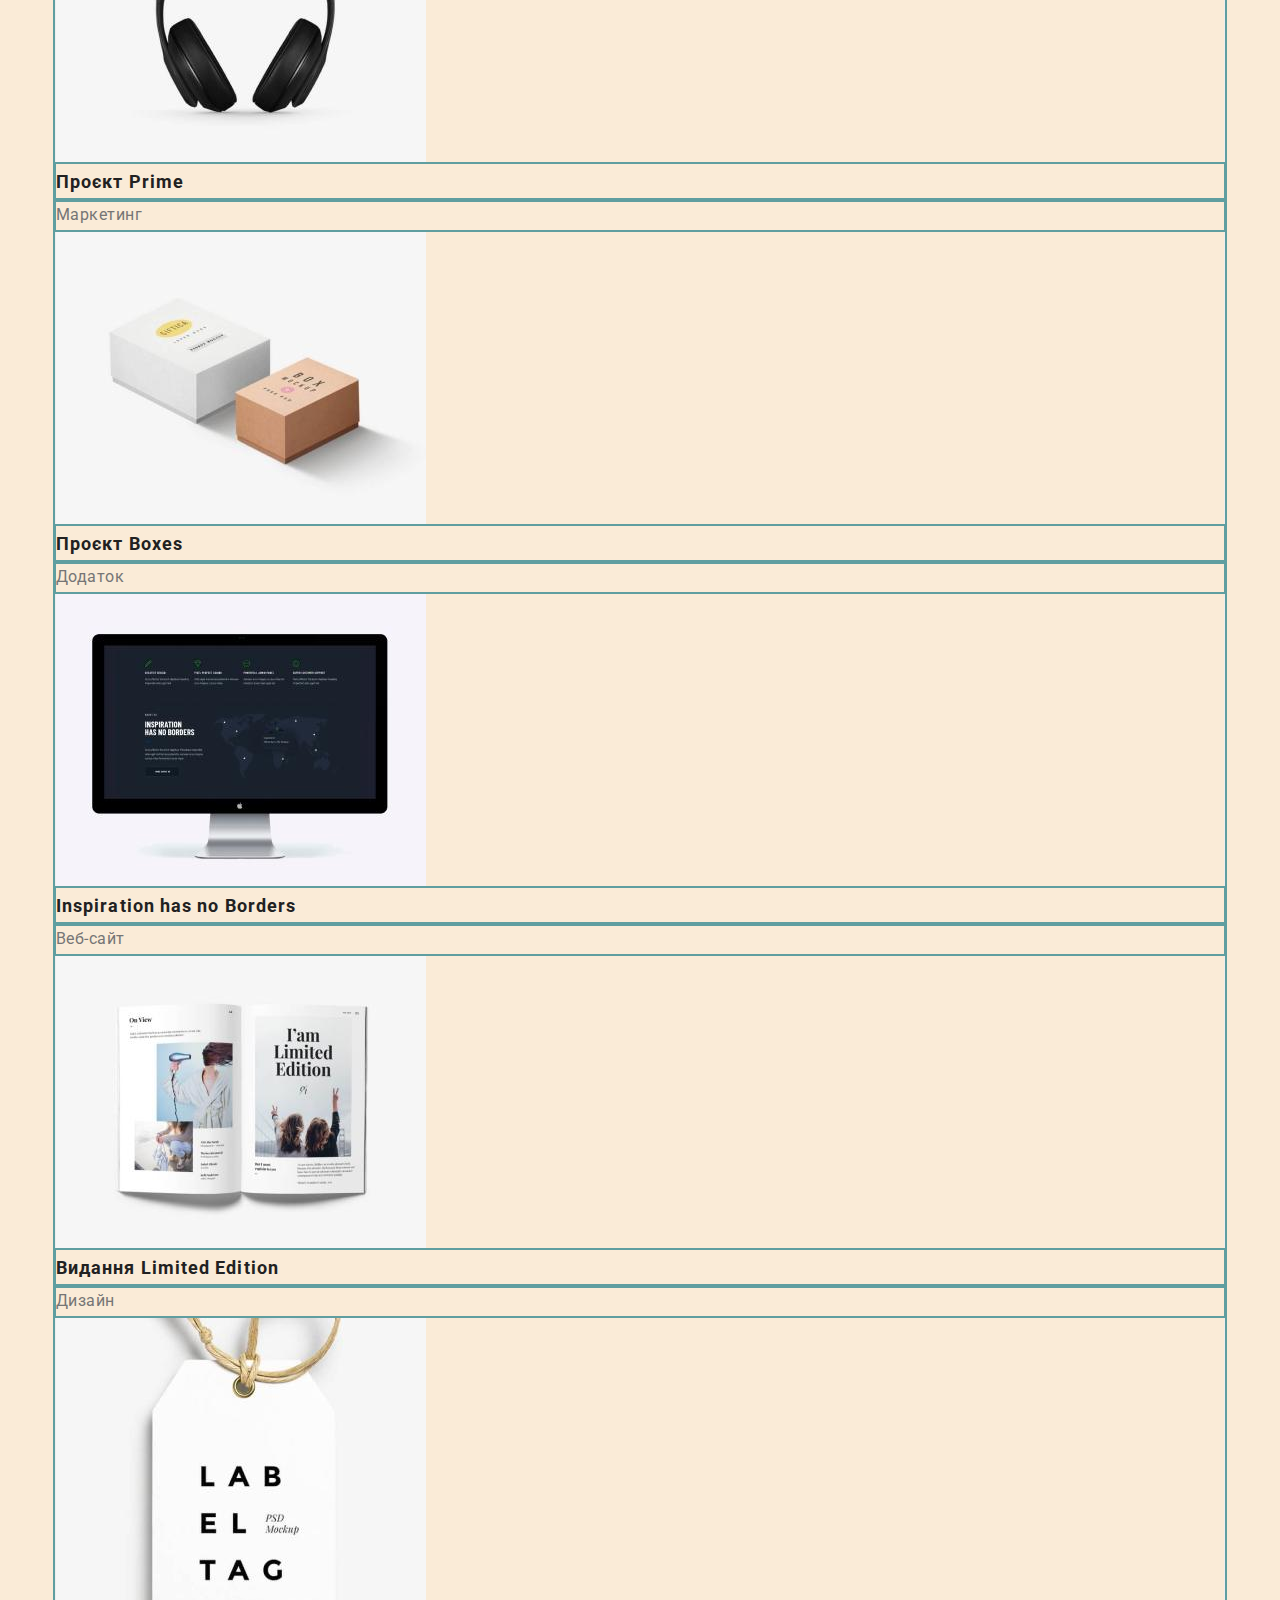
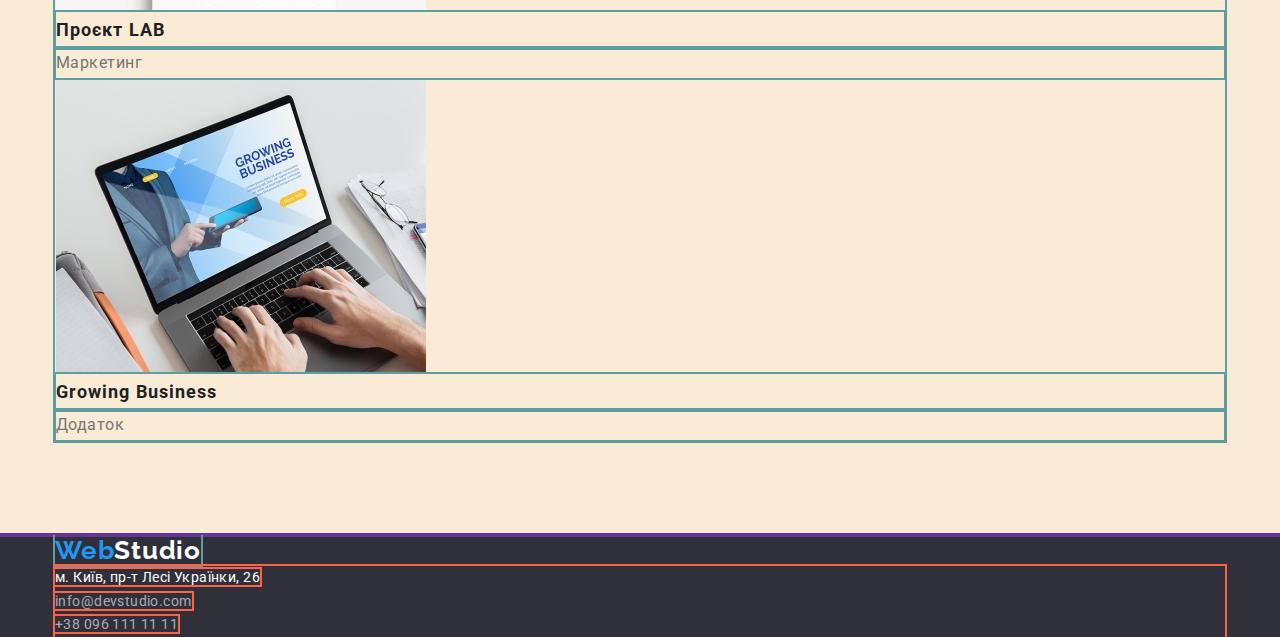
==== commit cbf9bef1: "стилізує головну сторінку" ====
--- a/portfolio.html
+++ b/portfolio.html
@@ -19,18 +19,18 @@
     <!--header-->
     <header class="page-header">
         <div class="container main-nav">
-            <nav>
+            <nav class="bloc-nav">
                 <a class="logo" href="./index.html">
                     Web<span class="logo-studio">Studio</span>
                 </a>
-    
+        
                 <ul class="navigation">
                     <li class="item"><a class="navigation-link" href="./index.html">Студія</a></li>
                     <li class="item"><a class="navigation-link current" href="./portfolio.html">Портфоліо</a></li>
                     <li class="item"><a class="navigation-link" href="">Контакти</a></li>
                 </ul>
             </nav>
-    
+        
             <ul class="contact">
                 <li class="item"><a class="contact-link" href="mailto:info@devstudio.com">info@devstudio.com</a></li>
                 <li class="item"><a class="contact-link" href="tel:+380961111111">+38 096 111 11 11</a></li>
--- a/css/styles.css
+++ b/css/styles.css
@@ -77,12 +77,13 @@
     color: var(--secondary-text-color);
 }
 
-.navigation, .contact {
-    list-style: none;
-
-    /* outline прибрати потім в кінці верстки */
-    outline: 2px solid cadetblue;
-    display: flex;
+.navigation {
+    list-style: none;
+
+    /* outline прибрати потім в кінці верстки */
+    outline: 2px solid cadetblue;
+    display: flex;
+    margin-left: 93px;
 }
 
 .navigation .item + .item {
@@ -110,6 +111,15 @@
 
 .navigation-link.current {
     color: var(--primary-accent-color);
+}
+
+.contact {
+    list-style: none;
+
+    /* outline прибрати потім в кінці верстки */
+    outline: 2px solid cadetblue;
+    display: flex;
+    margin-left: auto;
 }
 
 .contact .item + .item {
@@ -211,6 +221,11 @@
 
     /* outline прибрати потім в кінці верстки */
     outline: 2px solid tomato;
+    display: flex;
+}
+
+.advantage-list .item + .item {
+    margin-left: 30px;
 }
 
 .advantage-list-title {
@@ -223,6 +238,7 @@
 
     /* outline прибрати потім в кінці верстки */
     outline: 2px solid tomato;
+    margin-bottom: 10px;
 }
 
 .advantage-list-descr {
@@ -252,13 +268,21 @@
 
     /* outline прибрати потім в кінці верстки */
     outline: 2px solid tomato;
-}
-
-.work-list, .team-list {
-    list-style: none;
-
-    /* outline прибрати потім в кінці верстки */
-    outline: 2px solid tomato;
+    text-align: center;
+    margin-bottom: 50px;
+}
+
+.work-list {
+    list-style: none;
+
+    /* outline прибрати потім в кінці верстки */
+    outline: 2px solid tomato;
+    display: flex;
+    align-items: center;
+}
+
+.work-list .item + .item {
+    margin-left: 30px;
 }
 
 .team {
@@ -281,6 +305,13 @@
     outline: 2px solid tomato;
 }
  
+.team-list {
+    list-style: none;
+
+    /* outline прибрати потім в кінці верстки */
+    outline: 2px solid tomato;
+}
+
 .team-item {
     background-color: var(--primary-background-color);
     box-shadow: 0px 1px 3px rgba(0, 0, 0, 0.12), 
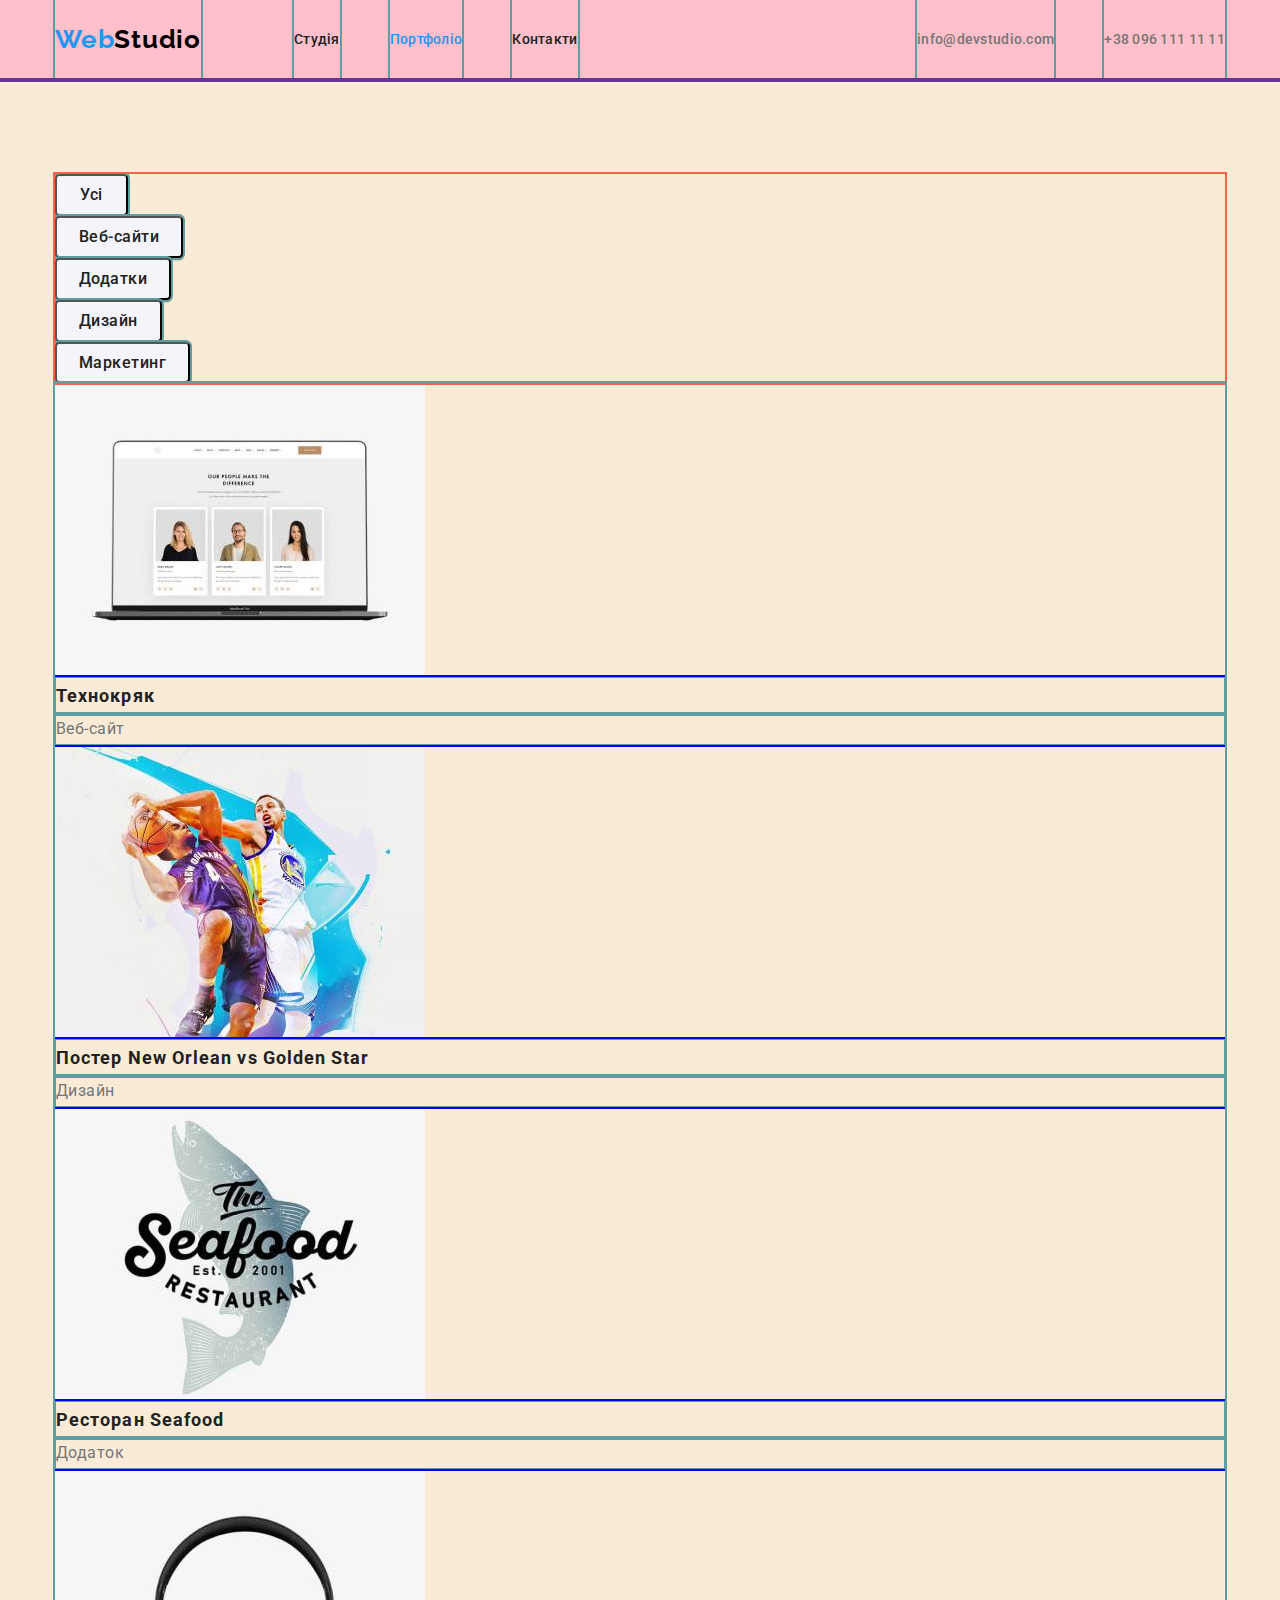
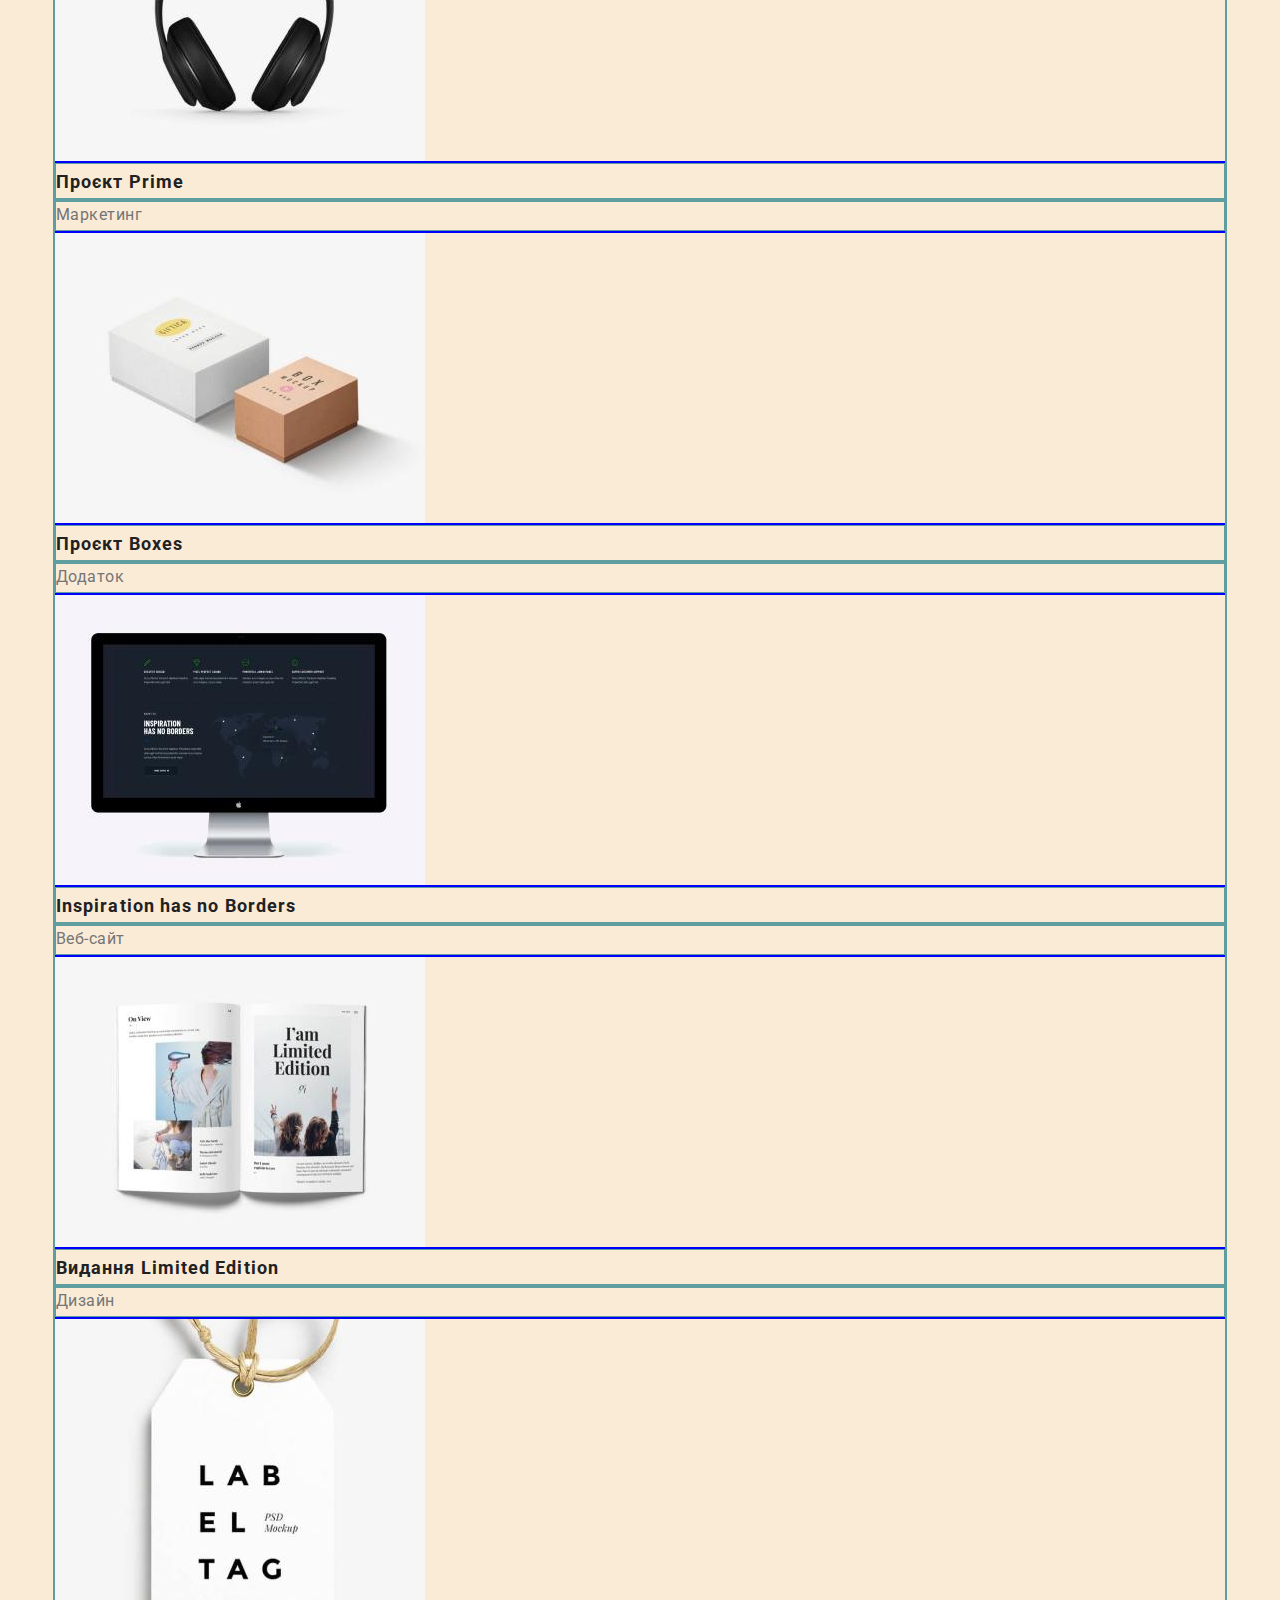
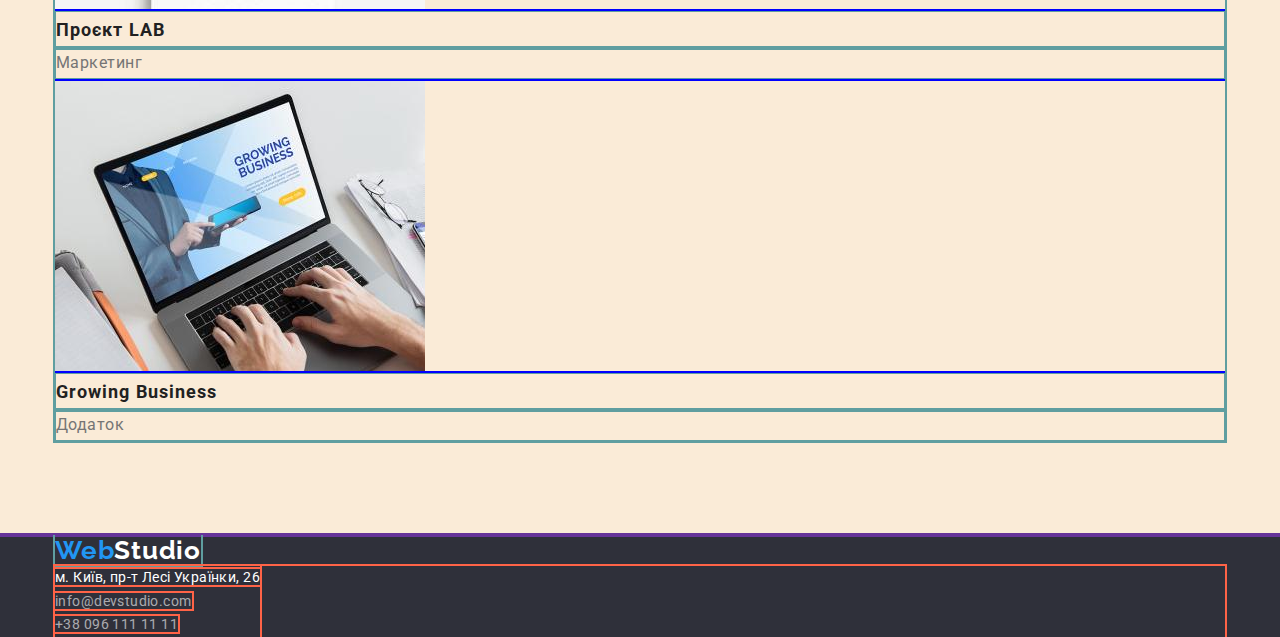
==== commit 8572879a: "оформляє footer сайту" ====
--- a/portfolio.html
+++ b/portfolio.html
@@ -68,64 +68,99 @@
                     <li class="project-container">
                         <a class="project-link" href="">
                             <img src="./images/web-technokr.jpg" alt="Вигляд сайту Технокряк" width="370" height="294">
-                            <h2 class="project-list-title">Технокряк</h2>
-                            <p class="project-list-descr">Веб-сайт</p>
+                            
+                            <div class="project-card">
+                                <h2 class="project-list-title">Технокряк</h2>
+                                <p class="project-list-descr">Веб-сайт</p>
+                            </div>
                         </a>
                     </li>
+
                     <li class="project-container">
                         <a class="project-link" href="">
                             <img src="./images/des-basket.jpg" alt="Два баскетболіста з м'ячем" width="370" height="294">
-                            <h2 class="project-list-title">Постер New Orlean vs Golden Star</h2>
-                            <p class="project-list-descr">Дизайн</p>
+                            
+                            <div class="project-card">
+                                <h2 class="project-list-title">Постер New Orlean vs Golden Star</h2>
+                                <p class="project-list-descr">Дизайн</p>
+                            </div>
                         </a>
                     </li>
+
                     <li class="project-container">
                         <a class="project-link" href="">
                             <img src="./images/add-seafood.jpg" alt="Логотип ресторану Seafood" width="370" height="294">
-                            <h2 class="project-list-title">Ресторан Seafood</h2>
-                            <p class="project-list-descr">Додаток</p>
+
+                            <div class="project-card">
+                                <h2 class="project-list-title">Ресторан Seafood</h2>
+                                <p class="project-list-descr">Додаток</p>
+                            </div>    
                         </a>
                     </li>
+
                     <li class="project-container">
                         <a class="project-link" href="">
                             <img src="./images/mark-prime.jpg" alt="Великі навушники" width="370" height="294">
-                            <h2 class="project-list-title">Проєкт Prime</h2>
-                            <p class="project-list-descr">Маркетинг</p>
+
+                            <div class="project-card">
+                                <h2 class="project-list-title">Проєкт Prime</h2>
+                                <p class="project-list-descr">Маркетинг</p>
+                            </div>
                         </a>
                     </li>
+
                     <li class="project-container">
                         <a class="project-link" href="">
                             <img src="./images/add-boxes.jpg" alt="Вигляд додатку Boxes" width="370" height="294">
-                            <h2 class="project-list-title">Проєкт Boxes</h2>
-                            <p class="project-list-descr">Додаток</p>
+
+                            <div class="project-card">
+                                <h2 class="project-list-title">Проєкт Boxes</h2>
+                                <p class="project-list-descr">Додаток</p>
+                            </div>
                         </a>
                     </li>
+
                     <li class="project-container">
                         <a class="project-link" href="">
                             <img src="./images/web-inspiration.jpg" alt="Монітор комп'ютера" width="370" height="294">
-                            <h2 class="project-list-title">Inspiration has no Borders</h2>
-                            <p class="project-list-descr">Веб-сайт</p>
+
+                            <div class="project-card">
+                                <h2 class="project-list-title">Inspiration has no Borders</h2>
+                                <p class="project-list-descr">Веб-сайт</p>
+                            </div>
                         </a>
                     </li>
+
                     <li class="project-container">
                         <a class="project-link" href="">
                             <img src="./images/des-limited.jpg" alt="Журнал Limited Edition" width="370" height="294">
-                            <h2 class="project-list-title">Видання Limited Edition</h2>
-                            <p class="project-list-descr">Дизайн</p>
+
+                            <div class="project-card">
+                                <h2 class="project-list-title">Видання Limited Edition</h2>
+                                <p class="project-list-descr">Дизайн</p>
+                            </div>
                         </a>
                     </li>
+
                     <li class="project-container">
                         <a class="project-link" href="">
                             <img src="./images/mark-lab.jpg" alt="Логотип проєкту LAB" width="370" height="294">
-                            <h2 class="project-list-title">Проєкт LAB</h2>
-                            <p class="project-list-descr">Маркетинг</p>
+
+                            <div class="project-card">
+                                <h2 class="project-list-title">Проєкт LAB</h2>
+                                <p class="project-list-descr">Маркетинг</p>
+                            </div>
                         </a>
                     </li>
+
                     <li class="project-container">
                         <a class="project-link" href="">
                             <img src="./images/add-business.jpg" alt="Ноутбук з додатком Growing Business" width="370" height="294">
-                            <h2 class="project-list-title">Growing Business</h2>
-                            <p class="project-list-descr">Додаток</p>
+
+                            <div class="project-card">
+                                <h2 class="project-list-title">Growing Business</h2>
+                                <p class="project-list-descr">Додаток</p>
+                            </div>
                         </a>
                     </li>
                 </ul>
--- a/css/styles.css
+++ b/css/styles.css
@@ -12,6 +12,9 @@
     --hero-background-color:#2F303A;
     --footer-background-color: #2F303A;
     --project-border-color: #EEEEEE;
+
+    --card-set-gap: 30px;
+
 }
 
 body {
@@ -27,7 +30,9 @@
 }
 
 img {
-    display: block;
+  display: block;
+  max-width: 100%;
+  height: auto;
 }
 
 .container {
@@ -278,7 +283,7 @@
     /* outline прибрати потім в кінці верстки */
     outline: 2px solid tomato;
     display: flex;
-    align-items: center;
+    justify-content: space-between;
 }
 
 .work-list .item + .item {
@@ -303,6 +308,8 @@
 
     /* outline прибрати потім в кінці верстки */
     outline: 2px solid tomato;
+    text-align: center;
+    margin-bottom: 50px;
 }
  
 .team-list {
@@ -310,6 +317,8 @@
 
     /* outline прибрати потім в кінці верстки */
     outline: 2px solid tomato;
+    display: flex;
+    justify-content: space-between;
 }
 
 .team-item {
@@ -321,6 +330,11 @@
 
     /* outline прибрати потім в кінці верстки */
     outline: 2px solid tomato;
+    text-align: center;
+}
+
+.team-item + .team-item {
+   margin-left: 30px; 
 }
 
 .team-list-title {
@@ -332,6 +346,8 @@
 
     /* outline прибрати потім в кінці верстки */
     outline: 2px solid tomato;
+    margin-top: 30px;
+    margin-bottom: 10px;
 }
 
 .team-list-descr {
@@ -341,6 +357,7 @@
 
     /* outline прибрати потім в кінці верстки */
     outline: 2px solid tomato;
+    margin-bottom: 30px;
 }
 
 
@@ -397,7 +414,7 @@
 }
 
 .project-container {
-    border: 1px solid var(--project-border-color);
+    
 }
 
 .project-link {
@@ -405,6 +422,13 @@
 
     /* outline прибрати потім в кінці верстки */
     outline: 2px solid cadetblue;
+}
+
+.project-card {
+    border: 1px solid var(--project-border-color);
+
+     /* outline прибрати потім в кінці верстки */
+     outline: 2px solid blue;
 }
 
 .project-list-title {
@@ -442,6 +466,16 @@
     color: var(--accent-text-color);
 }
 
+.footer-contact {
+    padding-top: 60px;
+    padding-bottom: 60px;
+}
+
+.footer-contact .logo {
+    display: inline-block;
+    margin-bottom: 20px;
+}
+
 .residence {
     font-style: normal;
 
@@ -454,6 +488,11 @@
 
     /* outline прибрати потім в кінці верстки */
     outline: 2px solid tomato;
+    display: inline-block;
+}
+
+.residence-contact .item + .item {
+    margin-top: 9px;
 }
 
 .residence-descr {
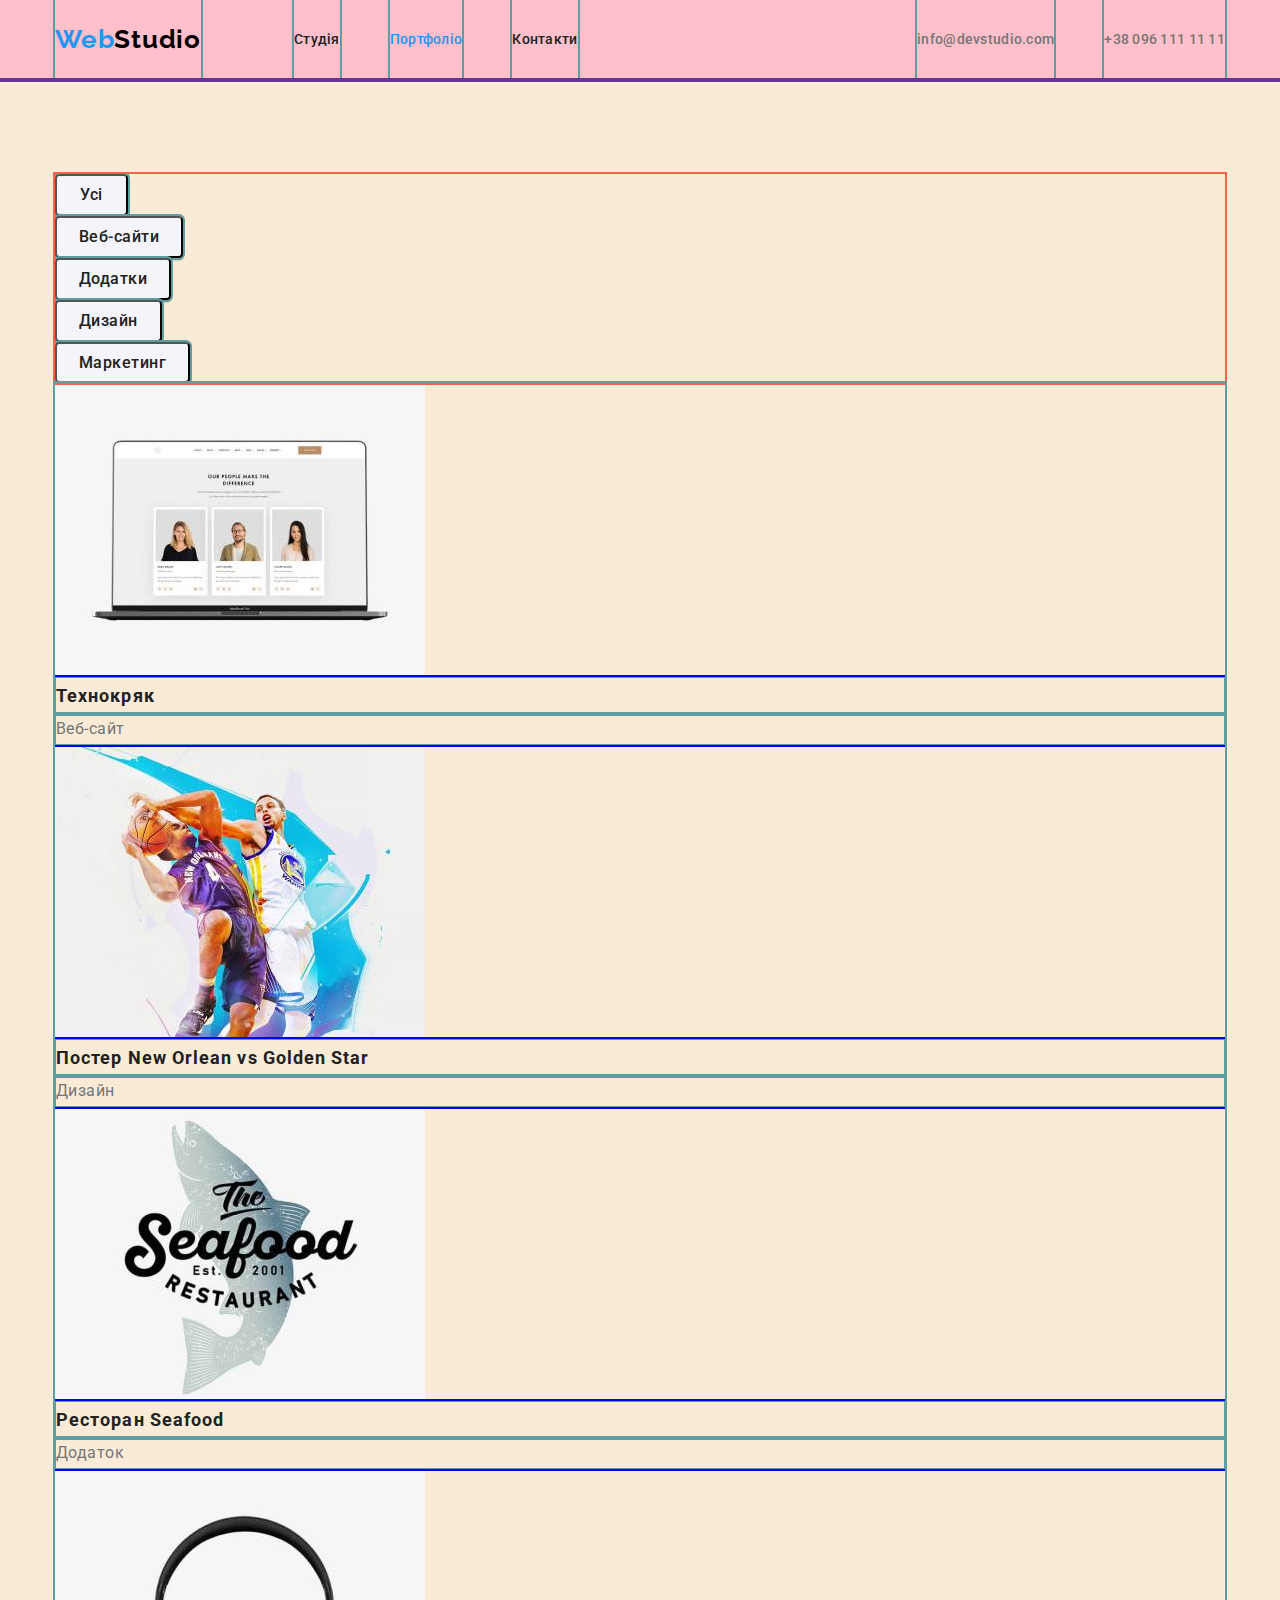
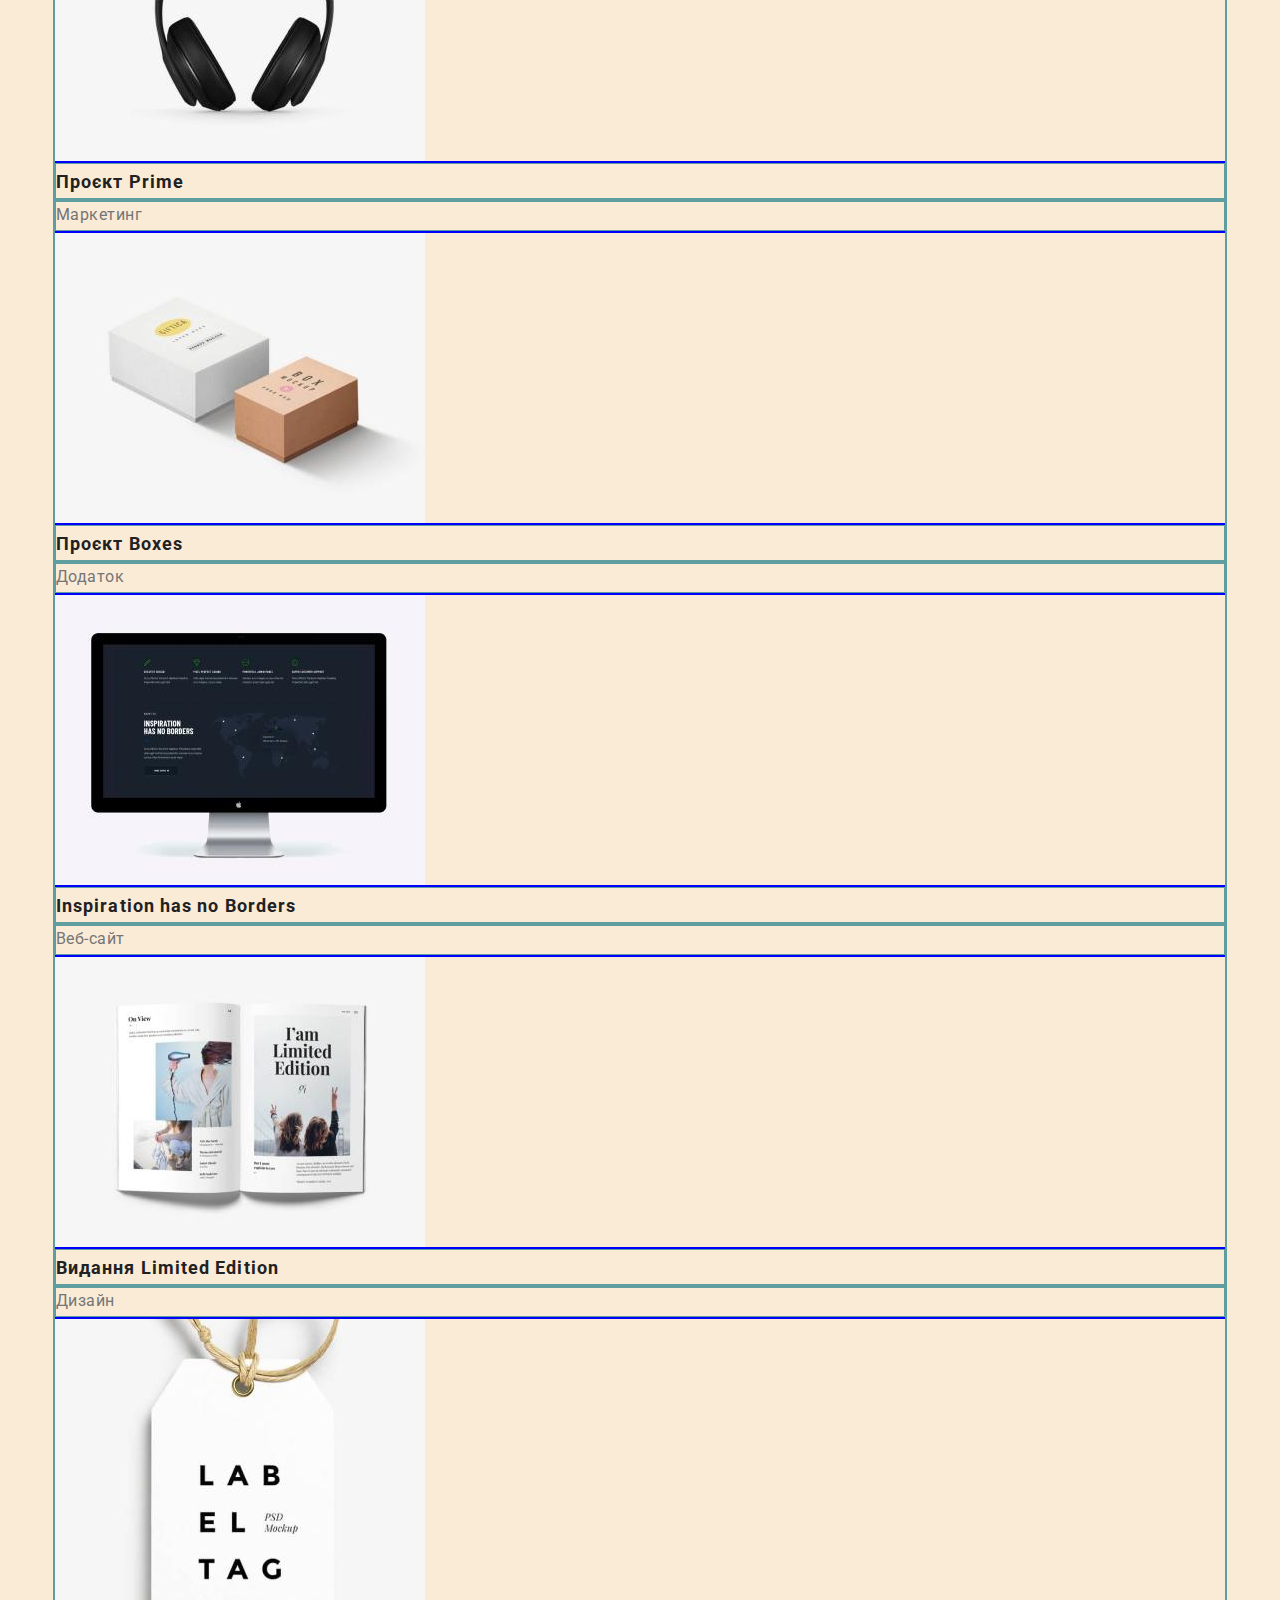
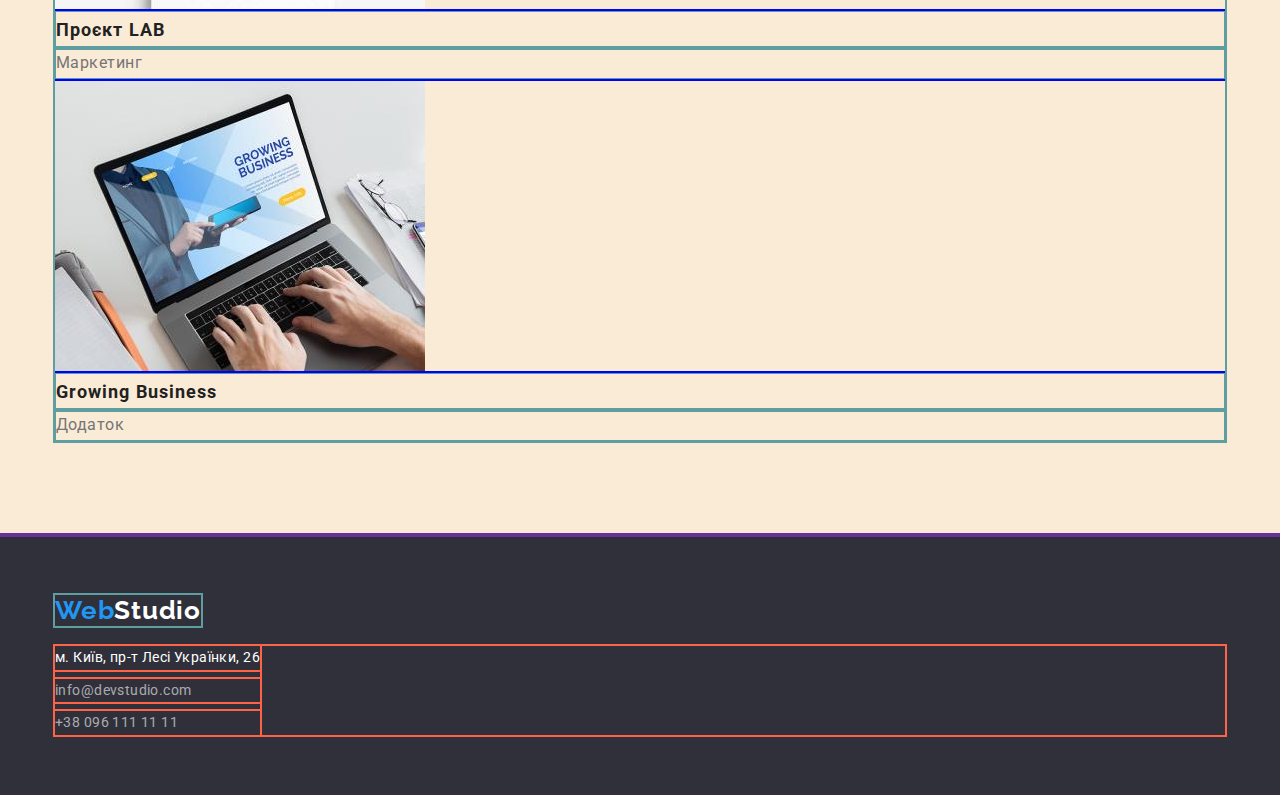
==== commit 2155b225: "Дооформлює footer сайту" ====
--- a/portfolio.html
+++ b/portfolio.html
@@ -171,19 +171,20 @@
     </main>
 
     <!--footer-->
-    <footer class="page-footer">
-        <div class="container">
+   <footer class="page-footer">
+        <div class="container footer-contact">
     
             <a class="logo" href="./index.html">
                 Web<span class="logo-studio">Studio</span>
             </a>
+            
             <address class="residence">
                 <ul class="residence-contact">
-                    <li><a class="residence-descr" href="https://goo.gl/maps/CPtrU1FHBa2aNyZL9" target="_blank"
-                            rel="noopener noreferrer nofollow">м. Київ, пр-т Лесі Українки, 26</a>
+                    <li class="item"><a class="residence-descr" href="https://goo.gl/maps/CPtrU1FHBa2aNyZL9" target="_blank"
+                        rel="noopener noreferrer nofollow">м. Київ, пр-т Лесі Українки, 26</a>
                     </li>
-                    <li><a class="residence-link" href="mailto:info@devstudio.com">info@devstudio.com</a></li>
-                    <li><a class="residence-link" href="tel:+380961111111">+38 096 111 11 11</a></li>
+                    <li class="item"><a class="residence-link" href="mailto:info@devstudio.com">info@devstudio.com</a></li>
+                    <li class="item"><a class="residence-link" href="tel:+380961111111">+38 096 111 11 11</a></li>
                 </ul>
             </address>
         </div>
--- a/css/styles.css
+++ b/css/styles.css
@@ -61,7 +61,6 @@
 .bloc-nav .logo {
     display: block;
     padding-top: 24px;
-    padding-bottom: 25px;
 }
 
 .logo {
@@ -504,6 +503,7 @@
 
     /* outline прибрати потім в кінці верстки */
     outline: 2px solid tomato;
+    display: block;
 }
 
 .residence-link {
@@ -515,6 +515,7 @@
 
     /* outline прибрати потім в кінці верстки */
     outline: 2px solid tomato;
+    display: block;
 }
 
 
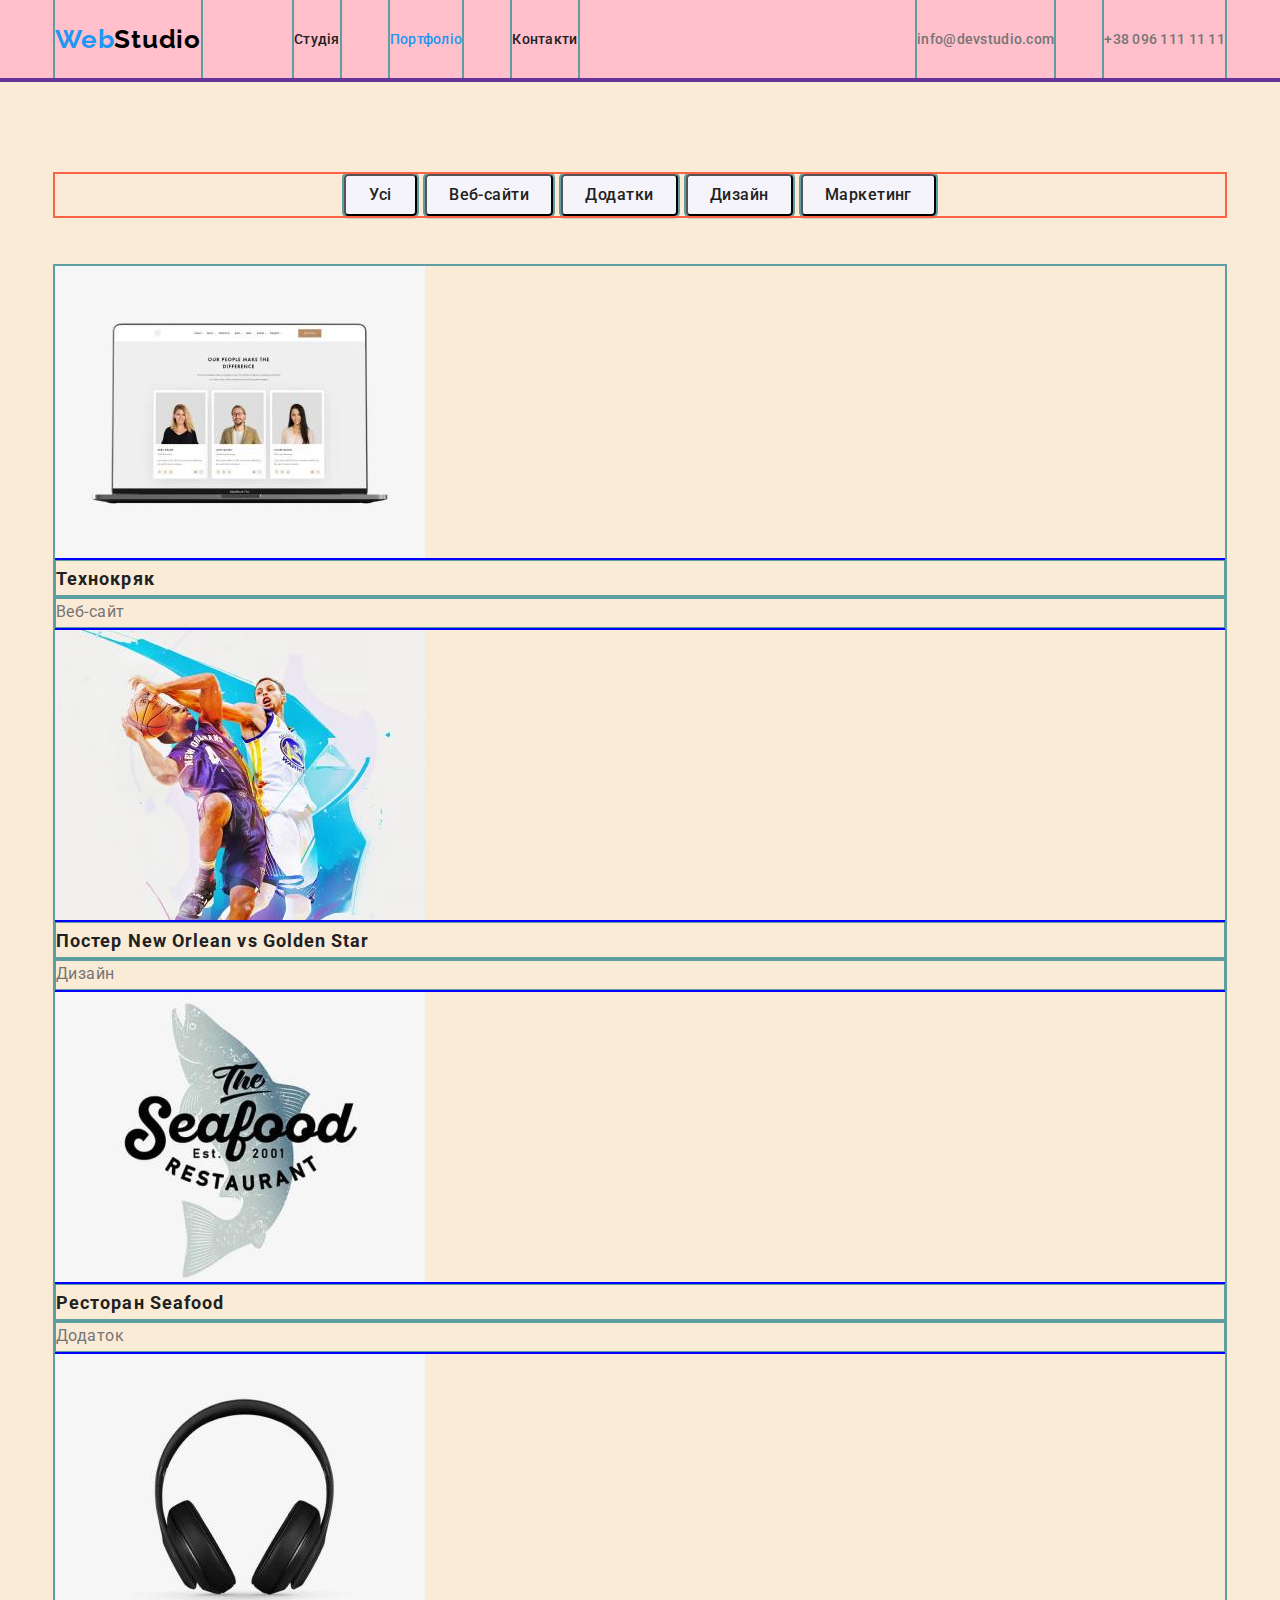
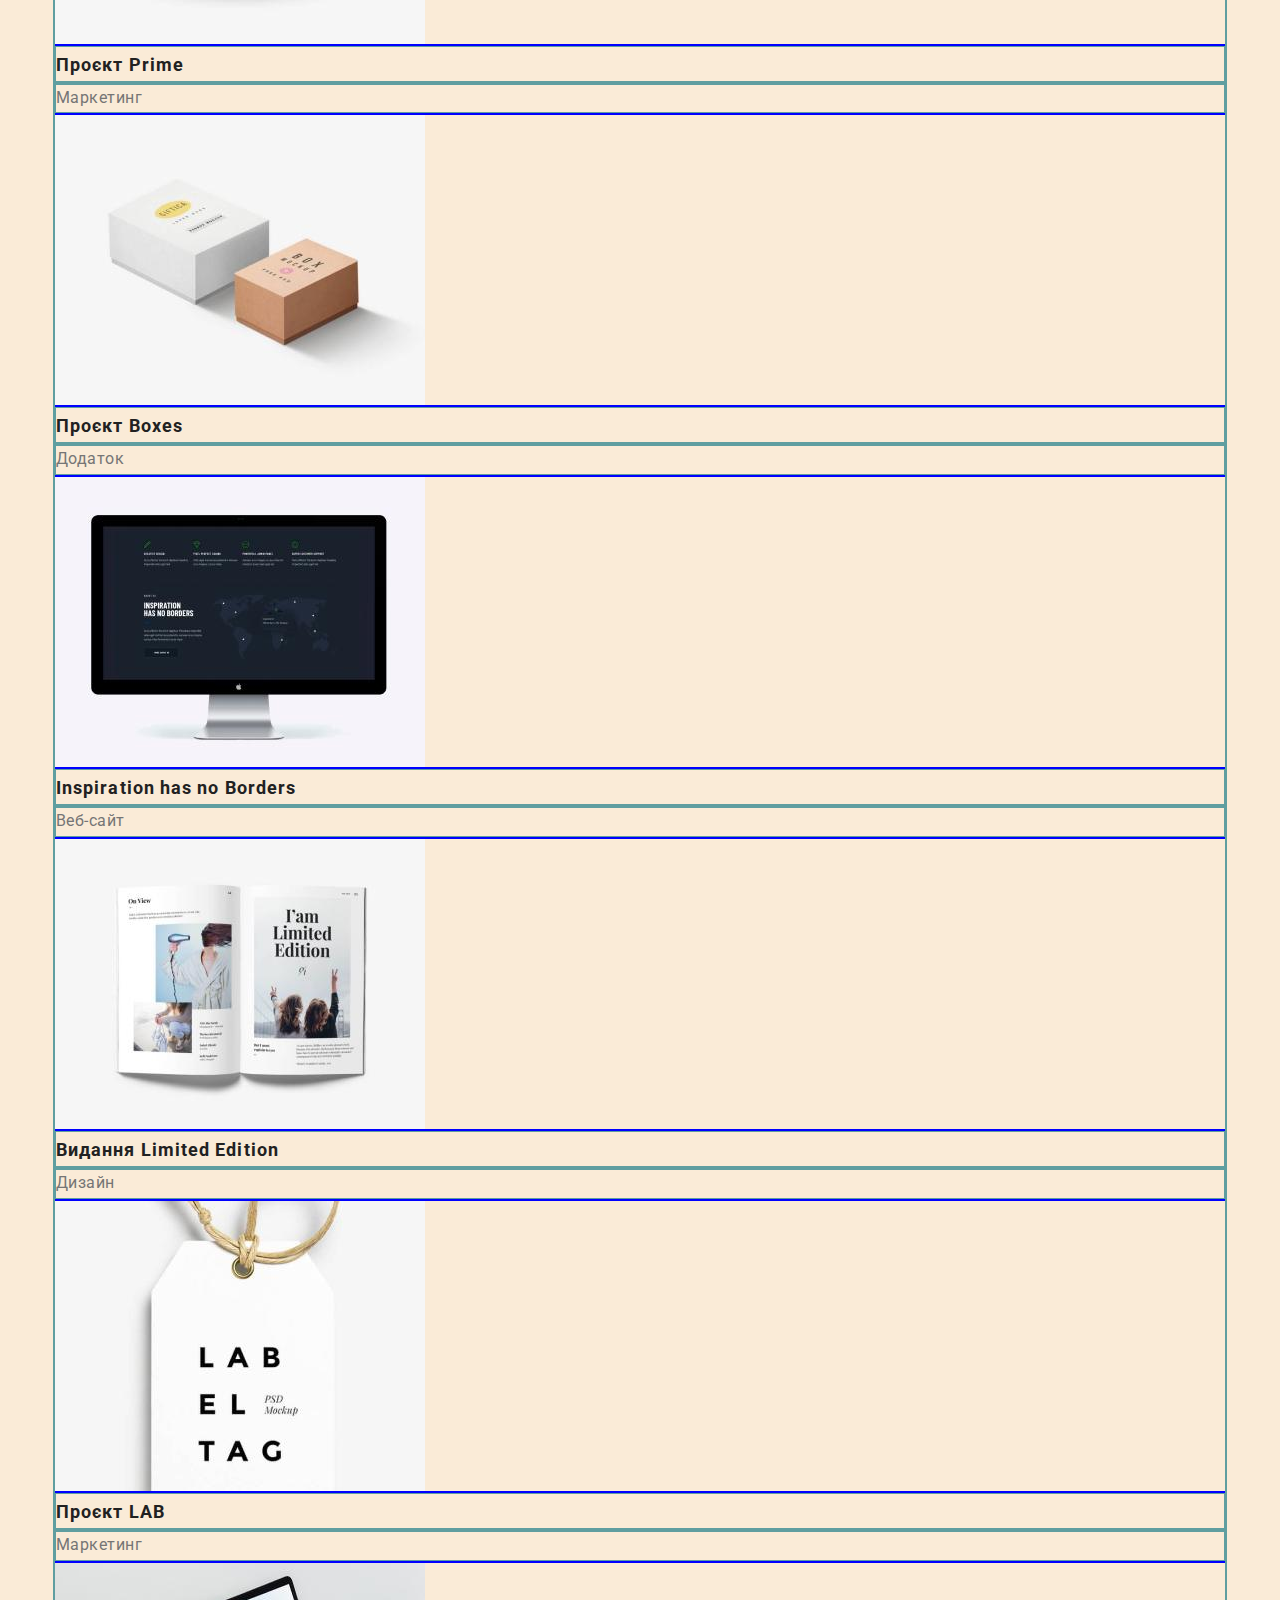
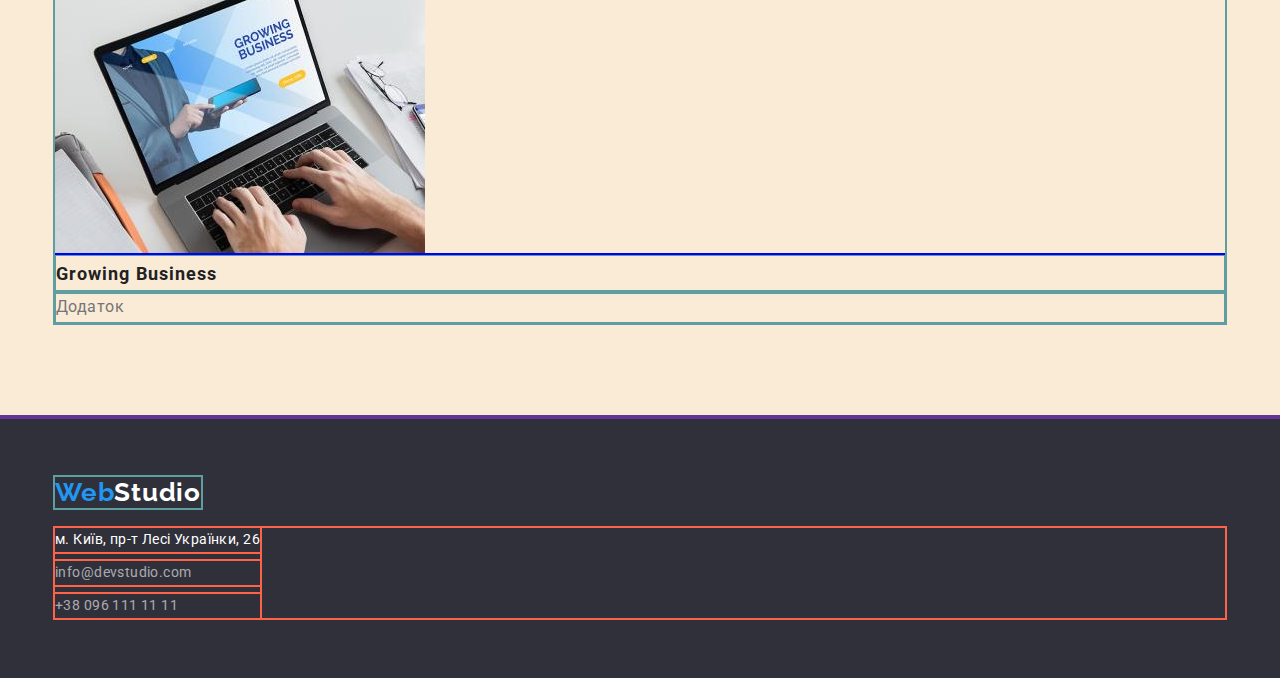
==== commit 55bd95e9: "Оформляє фільтр проектів" ====
--- a/portfolio.html
+++ b/portfolio.html
@@ -46,19 +46,19 @@
                 <!--Скритий заголовок-->
                 <h1 class="visually-hidden">Портфоліо</h1>
                 <ul class="filter">
-                    <li>
+                    <li class="item">
                         <button class="filter-btn" type="button">Усі</button>
                     </li>
-                    <li>
+                    <li class="item">
                         <button class="filter-btn" type="button">Веб-сайти</button>
                     </li>
-                    <li>
+                    <li class="item">
                         <button class="filter-btn" type="button">Додатки</button>
                     </li>
-                    <li>
+                    <li class="item">
                         <button class="filter-btn" type="button">Дизайн</button>
                     </li>
-                    <li>
+                    <li class="item">
                         <button class="filter-btn" type="button">Маркетинг</button>
                     </li>
                 </ul>
--- a/css/styles.css
+++ b/css/styles.css
@@ -24,7 +24,7 @@
 }
 
 /* Глобальне скидання стилів по тегам*/
-h1, h2, h3, p, ul {
+h1, h2, h3, h4, h5, h6, p, ul {
     padding: 0;
     margin: 0;
 }
@@ -367,6 +367,13 @@
 
     /* outline прибрати потім в кінці верстки */
     outline: 2px solid tomato;
+    display: flex;
+    justify-content: center;
+    margin-bottom: 50px;
+}
+
+.filter .item + .item {
+    margin-left: 8px;
 }
 
 .filter-btn {
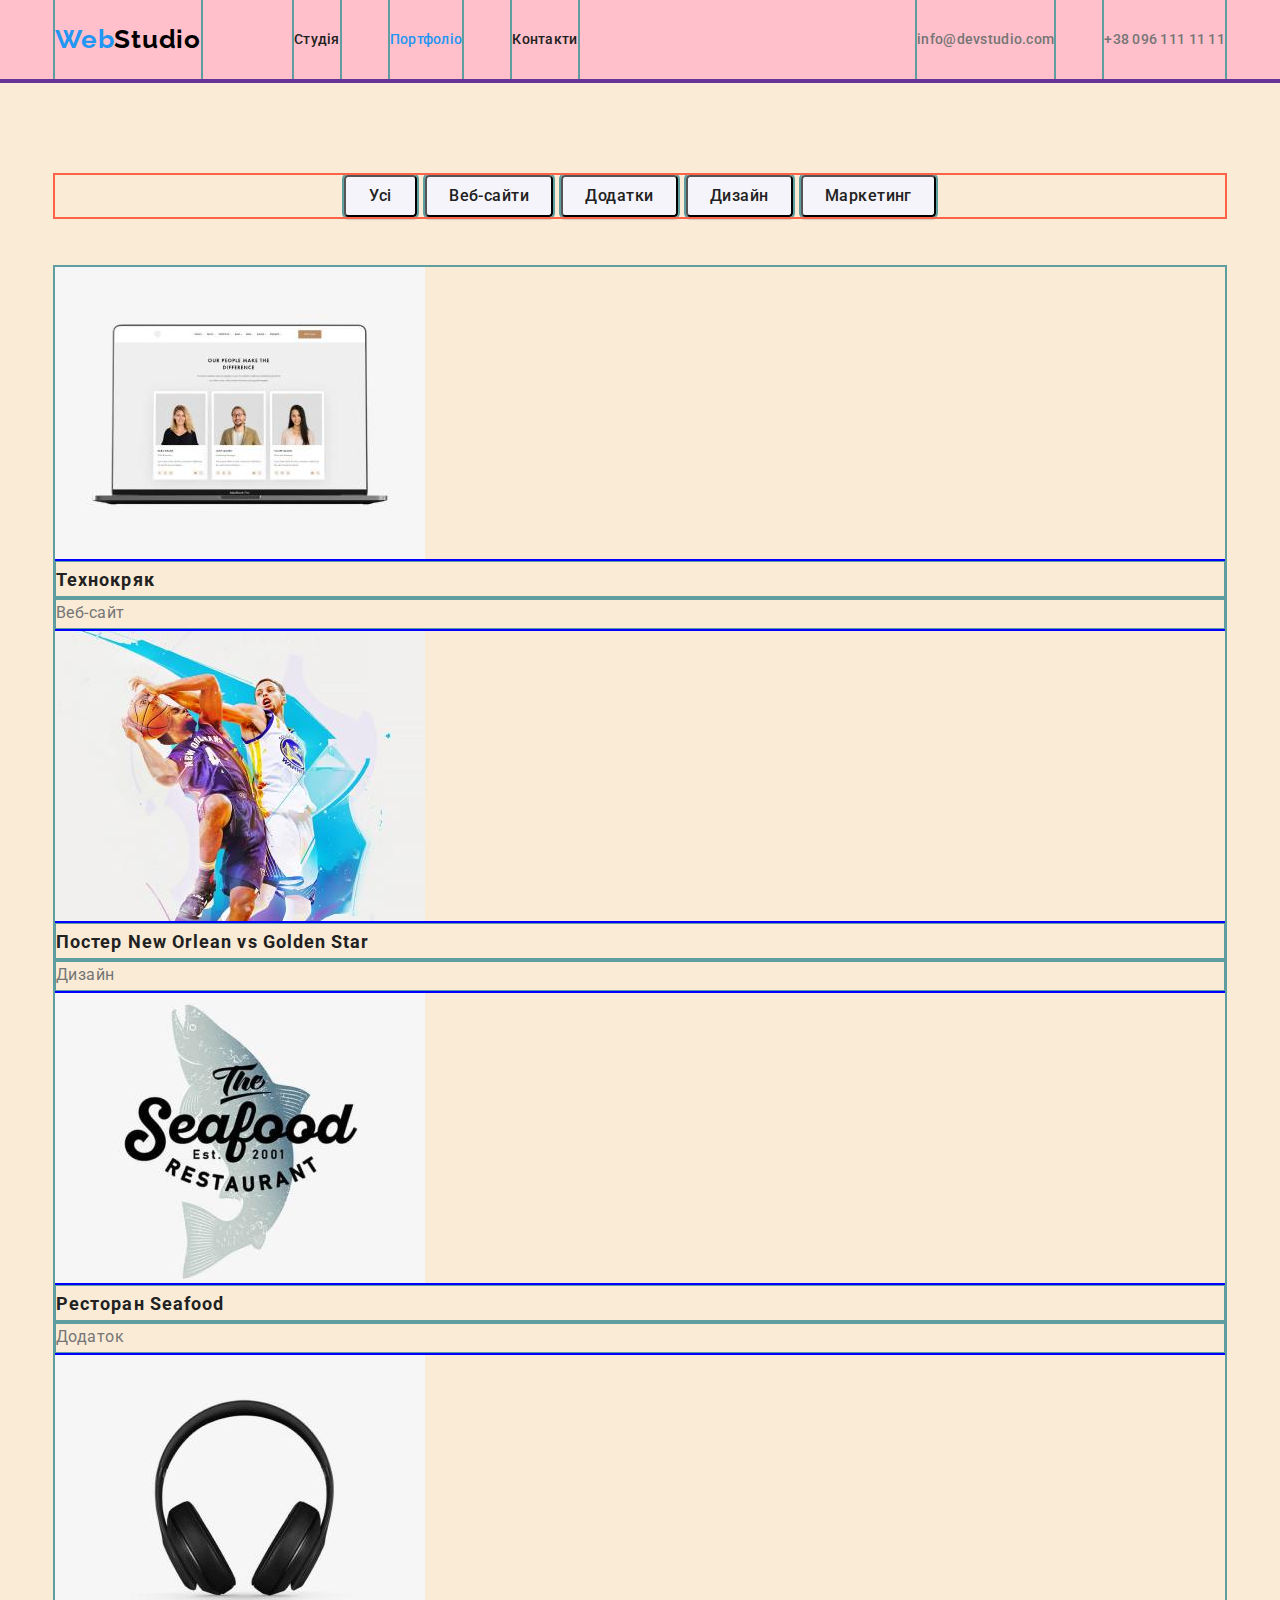
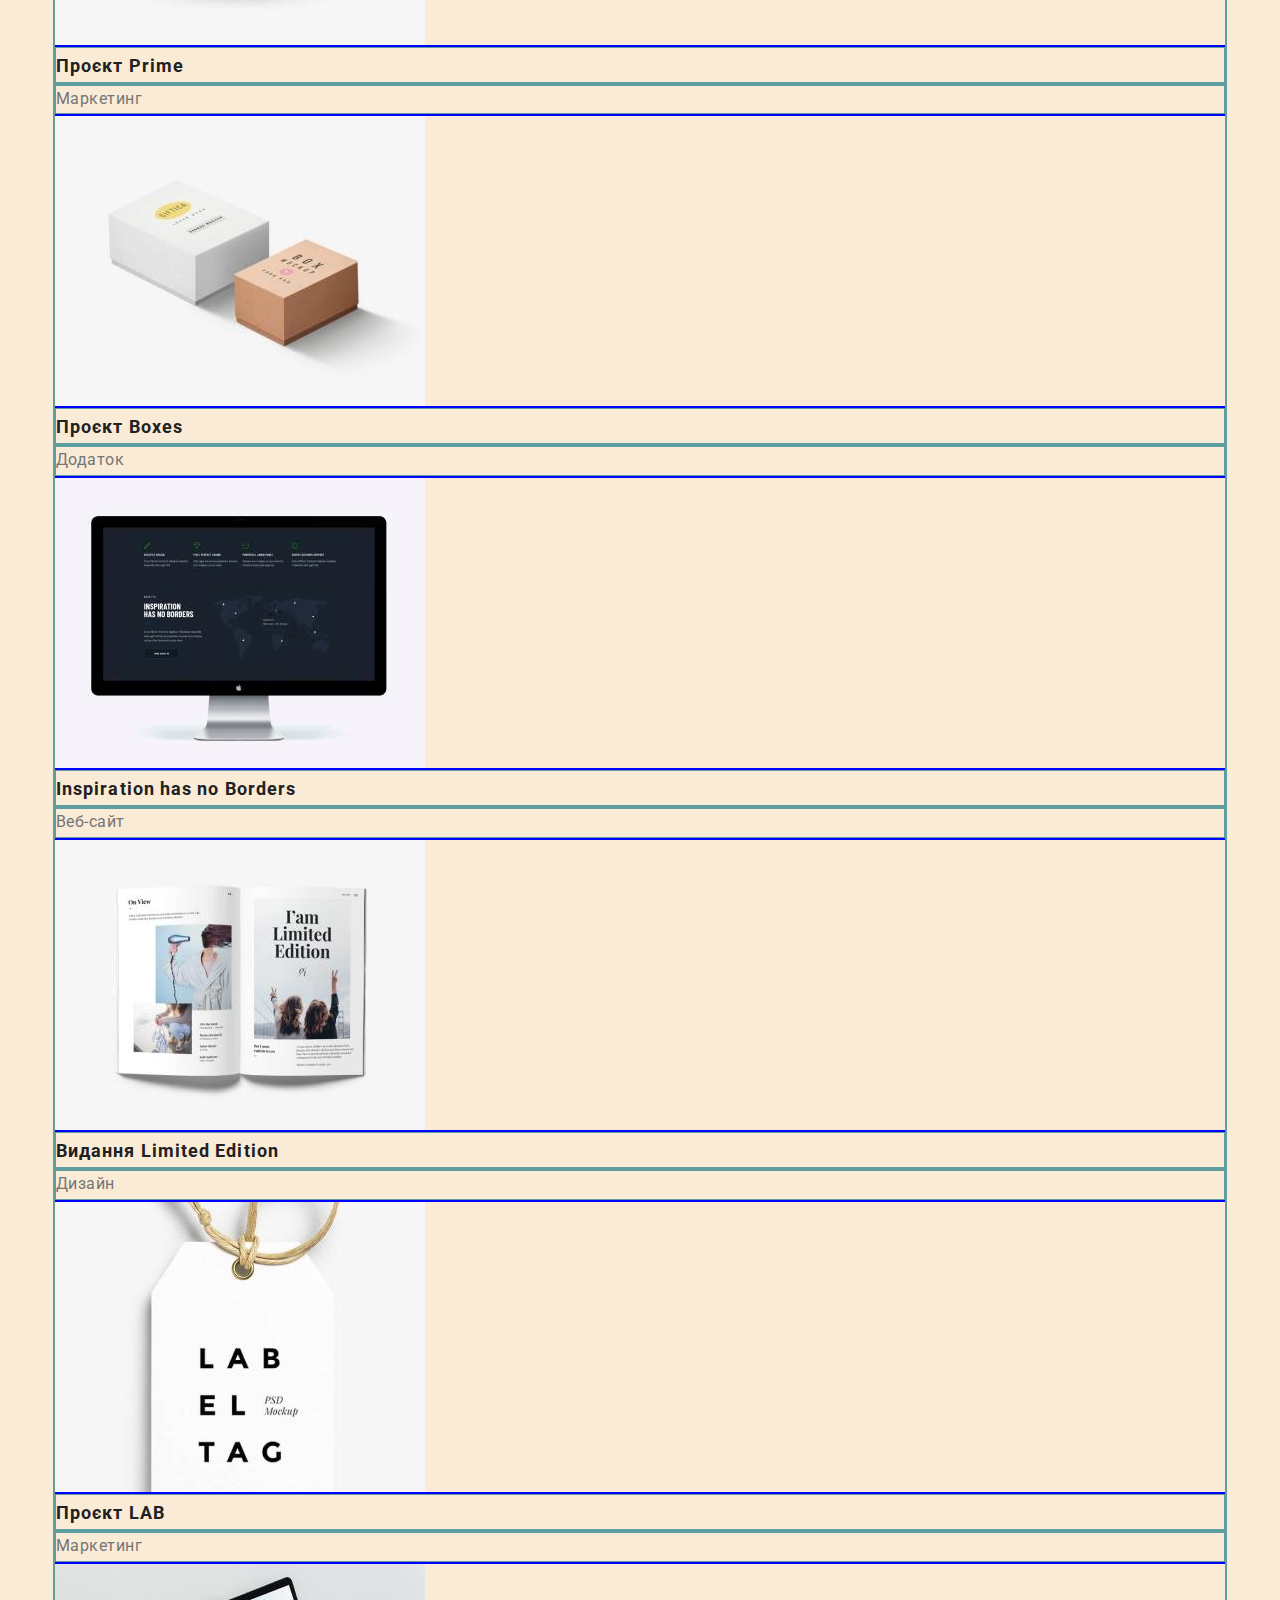
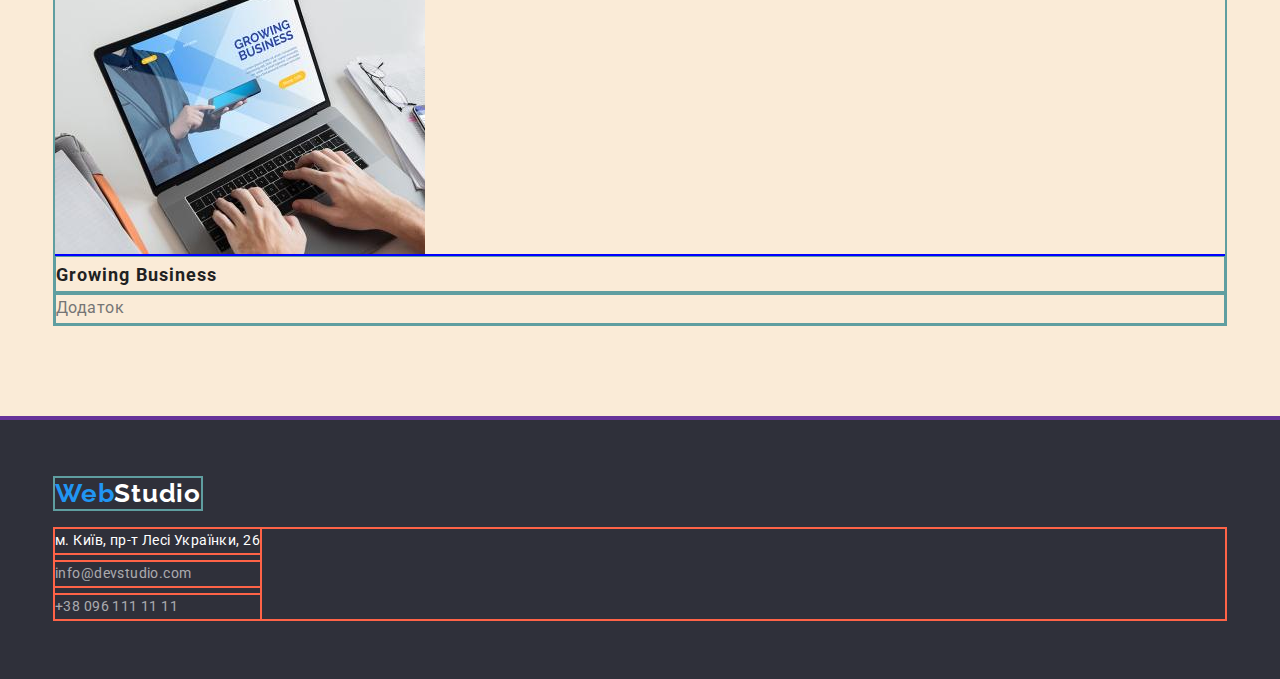
==== commit 4452f09a: "змінює клас секціям" ====
--- a/portfolio.html
+++ b/portfolio.html
@@ -19,6 +19,7 @@
     <!--header-->
     <header class="page-header">
         <div class="container main-nav">
+
             <nav class="bloc-nav">
                 <a class="logo" href="./index.html">
                     Web<span class="logo-studio">Studio</span>
@@ -40,9 +41,10 @@
     
     <!--main Портфоліо-->
     <main class="page-portfolio">
+
         <section class="project">
+            <div class="container">
 
-            <div class="container">
                 <!--Скритий заголовок-->
                 <h1 class="visually-hidden">Портфоліо</h1>
                 <ul class="filter">
@@ -63,7 +65,6 @@
                     </li>
                 </ul>
             
-        
                 <ul class="project-list">
                     <li class="project-container">
                         <a class="project-link" href="">
--- a/css/styles.css
+++ b/css/styles.css
@@ -11,6 +11,7 @@
     /* пізніше буде інший колір у hero, тому своя var*/
     --hero-background-color:#2F303A;
     --footer-background-color: #2F303A;
+    --header-border-color: #ECECEC; 
     --project-border-color: #EEEEEE;
 
     --card-set-gap: 30px;
@@ -35,6 +36,11 @@
   height: auto;
 }
 
+.section {
+    padding-top: 94px;
+    padding-bottom: 94px;
+}
+
 .container {
     width: 1200px;
     margin: 0 auto;
@@ -47,6 +53,8 @@
     /* outline прибрати потім в кінці верстки */
     background-color: pink;
     outline: 2px solid rebeccapurple;
+
+    border-bottom: 1px solid var(--header-border-color);
 }
 
 .main-nav {
@@ -61,6 +69,7 @@
 .bloc-nav .logo {
     display: block;
     padding-top: 24px;
+    padding-bottom: 25px;
 }
 
 .logo {
@@ -198,6 +207,8 @@
     background-color: var(--secondary-accent-color);
 }
 
+
+/* прибрати потім, назва змінюється на section*/
 .advantage {
     /* outline прибрати потім в кінці верстки */
     outline: 2px solid rebeccapurple;
@@ -254,6 +265,8 @@
     outline: 2px solid tomato;
 }
 
+
+/* прибрати потім, назва змінюється на section*/
 .work {
     /* outline прибрати потім в кінці верстки */
     outline: 2px solid rebeccapurple;
@@ -289,6 +302,8 @@
     margin-left: 30px;
 }
 
+
+/* прибрати потім, назва змінюється на section*/
 .team {
     background-color: var(--secondary-background-color);
     /* outline прибрати потім в кінці верстки */
@@ -400,9 +415,10 @@
     color: var(--accent-text-color);
     background-color: var(--primary-accent-color);
     border-color: transparent;
-    /* border-color: var(--primary-accent-color); */
-}
-    
+}
+
+
+/* прибрати потім, назва змінюється на section*/
 .project {
     /* outline прибрати потім в кінці верстки */
     outline: 2px solid rebeccapurple;
@@ -411,7 +427,7 @@
     padding-top: 94px;
     padding-bottom: 94px;
 }
- 
+
 .project-list {
     list-style: none;
 
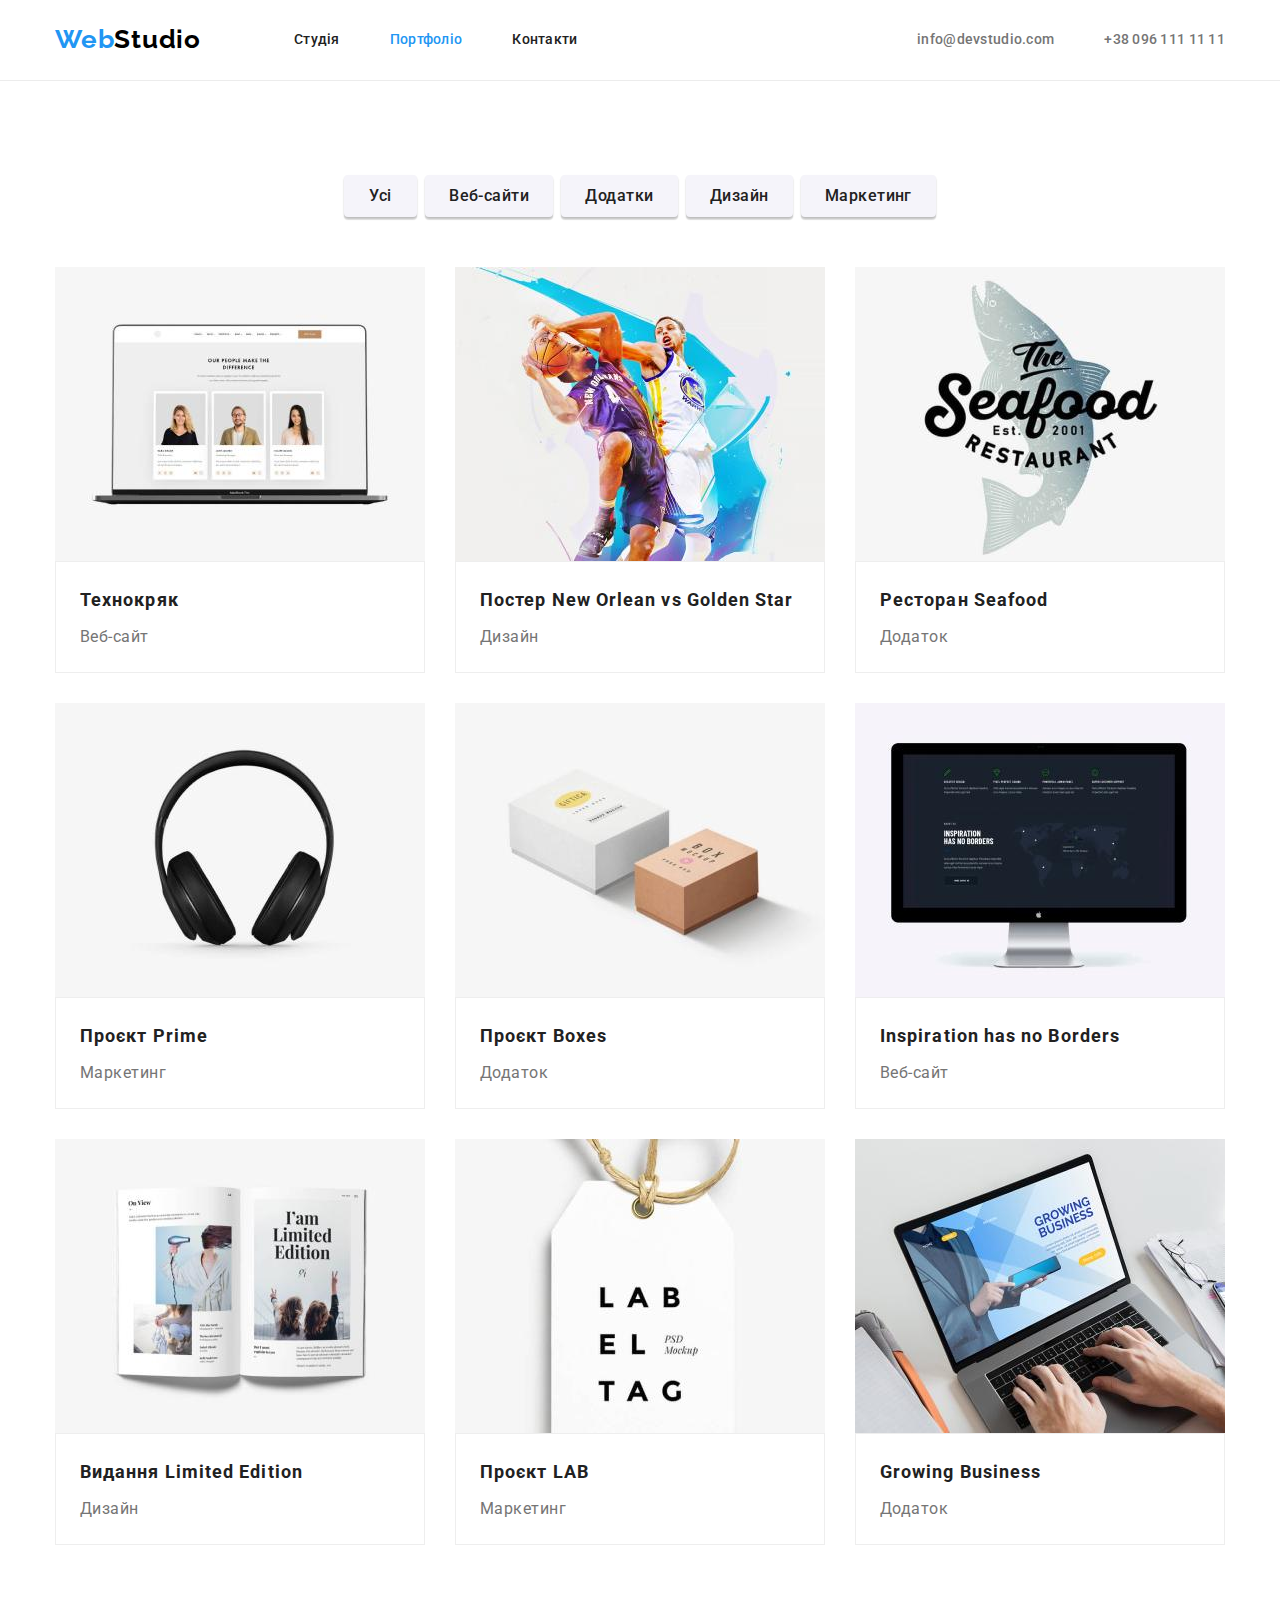
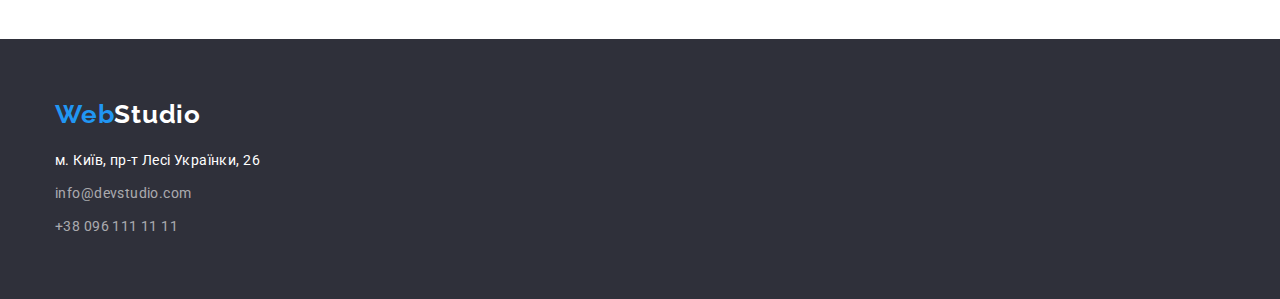
==== commit e9d7b70c: "оформлює весь сайт" ====
--- a/portfolio.html
+++ b/portfolio.html
@@ -42,7 +42,7 @@
     <!--main Портфоліо-->
     <main class="page-portfolio">
 
-        <section class="project">
+        <section class="section">
             <div class="container">
 
                 <!--Скритий заголовок-->
--- a/css/styles.css
+++ b/css/styles.css
@@ -8,14 +8,13 @@
     --secondary-accent-color: #188CE8;
     --primary-background-color: #FFFFFF;
     --secondary-background-color: #F5F4FA;
-    /* пізніше буде інший колір у hero, тому своя var*/
+    
     --hero-background-color:#2F303A;
     --footer-background-color: #2F303A;
     --header-border-color: #ECECEC; 
     --project-border-color: #EEEEEE;
 
-    --card-set-gap: 30px;
-
+    --project-card-set-gap: 30px;
 }
 
 body {
@@ -50,10 +49,6 @@
 /* header */
 
 .page-header {
-    /* outline прибрати потім в кінці верстки */
-    background-color: pink;
-    outline: 2px solid rebeccapurple;
-
     border-bottom: 1px solid var(--header-border-color);
 }
 
@@ -81,9 +76,6 @@
     line-height: 1.19;
     letter-spacing: 0.03em;
     text-decoration: none;
-
-    /* outline прибрати потім в кінці верстки */
-    outline: 2px solid cadetblue;
 }
 
 .logo-studio {
@@ -93,8 +85,6 @@
 .navigation {
     list-style: none;
 
-    /* outline прибрати потім в кінці верстки */
-    outline: 2px solid cadetblue;
     display: flex;
     margin-left: 93px;
 }
@@ -111,8 +101,6 @@
     letter-spacing: 0.02em;
     text-decoration: none;
 
-    /* outline прибрати потім в кінці верстки */
-    outline: 2px solid cadetblue;
     display: block;
     padding-top: 32px;
     padding-bottom: 32px;
@@ -129,8 +117,6 @@
 .contact {
     list-style: none;
 
-    /* outline прибрати потім в кінці верстки */
-    outline: 2px solid cadetblue;
     display: flex;
     margin-left: auto;
 }
@@ -147,8 +133,6 @@
     letter-spacing: 0.02em;
     text-decoration: none;
 
-    /* outline прибрати потім в кінці верстки */
-    outline: 2px solid cadetblue;
     display: block;
     padding-top: 32px;
     padding-bottom: 32px;
@@ -165,8 +149,6 @@
     background-color: var(--hero-background-color);
     text-align: center;
 
-    /* outline прибрати потім в кінці верстки */
-    outline: 2px solid rebeccapurple;
     padding: 200px 0;
 }
 
@@ -178,8 +160,6 @@
     letter-spacing: 0.06em;
     text-transform: uppercase;
 
-    /* outline прибрати потім в кінці верстки */
-    outline: 2px solid tomato;
     width: 696px;
     margin: 0 auto;
     margin-bottom: 30px;
@@ -197,8 +177,6 @@
     letter-spacing: 0.06em;
     font-family: inherit;
 
-    /* outline прибрати потім в кінці верстки */
-    outline: 2px solid tomato;
     min-width: 216px;
     padding: 10px 32px;
 }
@@ -206,18 +184,7 @@
 .hero-btn:hover, .hero-btn:focus {
     background-color: var(--secondary-accent-color);
 }
-
-
-/* прибрати потім, назва змінюється на section*/
-.advantage {
-    /* outline прибрати потім в кінці верстки */
-    outline: 2px solid rebeccapurple;
-    background-color: pink;
-
-    padding-top: 94px;
-    padding-bottom: 94px;
-}
-    
+   
 .visually-hidden {
     position: absolute;
     white-space: nowrap;
@@ -234,8 +201,6 @@
 .advantage-list {
     list-style: none;
 
-    /* outline прибрати потім в кінці верстки */
-    outline: 2px solid tomato;
     display: flex;
 }
 
@@ -251,8 +216,6 @@
     letter-spacing: 0.03em;
     text-transform: uppercase;
 
-    /* outline прибрати потім в кінці верстки */
-    outline: 2px solid tomato;
     margin-bottom: 10px;
 }
 
@@ -260,22 +223,8 @@
     font-size: 14px;
     line-height: 1.71;
     letter-spacing: 0.03em;
-
-    /* outline прибрати потім в кінці верстки */
-    outline: 2px solid tomato;
-}
-
-
-/* прибрати потім, назва змінюється на section*/
-.work {
-    /* outline прибрати потім в кінці верстки */
-    outline: 2px solid rebeccapurple;
-    background-color: antiquewhite;
-
-    padding-top: 94px;
-    padding-bottom: 94px;
-}
-    
+}
+   
 .work-title {
     color: var(--title-text-color);
     font-weight: 700;
@@ -283,8 +232,6 @@
     line-height: 1.16;
     letter-spacing: 0.03em;
 
-    /* outline прибрати потім в кінці верстки */
-    outline: 2px solid tomato;
     text-align: center;
     margin-bottom: 50px;
 }
@@ -292,8 +239,6 @@
 .work-list {
     list-style: none;
 
-    /* outline прибрати потім в кінці верстки */
-    outline: 2px solid tomato;
     display: flex;
     justify-content: space-between;
 }
@@ -302,15 +247,8 @@
     margin-left: 30px;
 }
 
-
-/* прибрати потім, назва змінюється на section*/
 .team {
     background-color: var(--secondary-background-color);
-    /* outline прибрати потім в кінці верстки */
-    outline: 2px solid rebeccapurple;
-
-    padding-top: 94px;
-    padding-bottom: 94px;
 }
 
 .team-title {
@@ -320,8 +258,6 @@
     line-height: 1.16;
     letter-spacing: 0.03em;
 
-    /* outline прибрати потім в кінці верстки */
-    outline: 2px solid tomato;
     text-align: center;
     margin-bottom: 50px;
 }
@@ -329,8 +265,6 @@
 .team-list {
     list-style: none;
 
-    /* outline прибрати потім в кінці верстки */
-    outline: 2px solid tomato;
     display: flex;
     justify-content: space-between;
 }
@@ -342,8 +276,6 @@
     0px 2px 1px rgba(0, 0, 0, 0.2);
     border-radius: 0px 0px 4px 4px;
 
-    /* outline прибрати потім в кінці верстки */
-    outline: 2px solid tomato;
     text-align: center;
 }
 
@@ -358,8 +290,6 @@
     line-height: 1.18;
     letter-spacing: 0.03em;
 
-    /* outline прибрати потім в кінці верстки */
-    outline: 2px solid tomato;
     margin-top: 30px;
     margin-bottom: 10px;
 }
@@ -369,8 +299,6 @@
     line-height: 1.18;
     letter-spacing: 0.03em;
 
-    /* outline прибрати потім в кінці верстки */
-    outline: 2px solid tomato;
     margin-bottom: 30px;
 }
 
@@ -380,8 +308,6 @@
 .filter {
     list-style: none;
 
-    /* outline прибрати потім в кінці верстки */
-    outline: 2px solid tomato;
     display: flex;
     justify-content: center;
     margin-bottom: 50px;
@@ -402,8 +328,7 @@
     cursor: pointer;
     font-family: inherit;
 
-    /* outline прибрати потім в кінці верстки */
-    outline: 2px solid cadetblue;
+    border-color: transparent;
     box-shadow: 0px 3px 1px rgba(0, 0, 0, 0.1), 
     0px 1px 2px rgba(0, 0, 0, 0.08), 
     0px 2px 2px rgba(0, 0, 0, 0.12);
@@ -414,43 +339,33 @@
 .filter-btn:hover, .filter-btn:focus {
     color: var(--accent-text-color);
     background-color: var(--primary-accent-color);
-    border-color: transparent;
-}
-
-
-/* прибрати потім, назва змінюється на section*/
-.project {
-    /* outline прибрати потім в кінці верстки */
-    outline: 2px solid rebeccapurple;
-    background-color: antiquewhite;
-
-    padding-top: 94px;
-    padding-bottom: 94px;
 }
 
 .project-list {
     list-style: none;
 
-    /* outline прибрати потім в кінці верстки */
-    outline: 2px solid cadetblue;
+    display: flex;
+    flex-wrap: wrap;
+    margin-left: calc(-1 * var(--project-card-set-gap));
+    margin-top: calc(-1 * var(--project-card-set-gap));
 }
 
 .project-container {
-    
+    flex-basis: calc(100% /3 - var(--project-card-set-gap));
+    margin-left: var(--project-card-set-gap);
+    margin-top: var(--project-card-set-gap);
 }
 
 .project-link {
     text-decoration: none;
 
-    /* outline прибрати потім в кінці верстки */
-    outline: 2px solid cadetblue;
+    display: block;
 }
 
 .project-card {
     border: 1px solid var(--project-border-color);
 
-     /* outline прибрати потім в кінці верстки */
-     outline: 2px solid blue;
+    padding: 20px 24px;
 }
 
 .project-list-title {
@@ -460,8 +375,7 @@
     line-height: 2;
     letter-spacing: 0.06em;
 
-    /* outline прибрати потім в кінці верстки */
-    outline: 2px solid cadetblue;
+    margin-bottom: 4px;
 }
 
 .project-list-descr {
@@ -469,9 +383,6 @@
     font-size: 16px;
     line-height: 1.87;
     letter-spacing: 0.03em;
-
-    /* outline прибрати потім в кінці верстки */
-     outline: 2px solid cadetblue;
 }
 
 
@@ -479,9 +390,6 @@
 
 .page-footer {
     background-color: var(--footer-background-color);
-
-    /* outline прибрати потім в кінці верстки */
-    outline: 2px solid rebeccapurple;
 }
 
 .page-footer .logo-studio {
@@ -500,16 +408,11 @@
 
 .residence {
     font-style: normal;
-
-    /* outline прибрати потім в кінці верстки */
-    outline: 2px solid tomato;
 }
 
 .residence-contact {
     list-style: none;
 
-    /* outline прибрати потім в кінці верстки */
-    outline: 2px solid tomato;
     display: inline-block;
 }
 
@@ -524,8 +427,6 @@
     letter-spacing: 0.03em;
     text-decoration: none;
 
-    /* outline прибрати потім в кінці верстки */
-    outline: 2px solid tomato;
     display: block;
 }
 
@@ -536,8 +437,6 @@
     letter-spacing: 0.03em;
     text-decoration: none;   
 
-    /* outline прибрати потім в кінці верстки */
-    outline: 2px solid tomato;
     display: block;
 }
 
